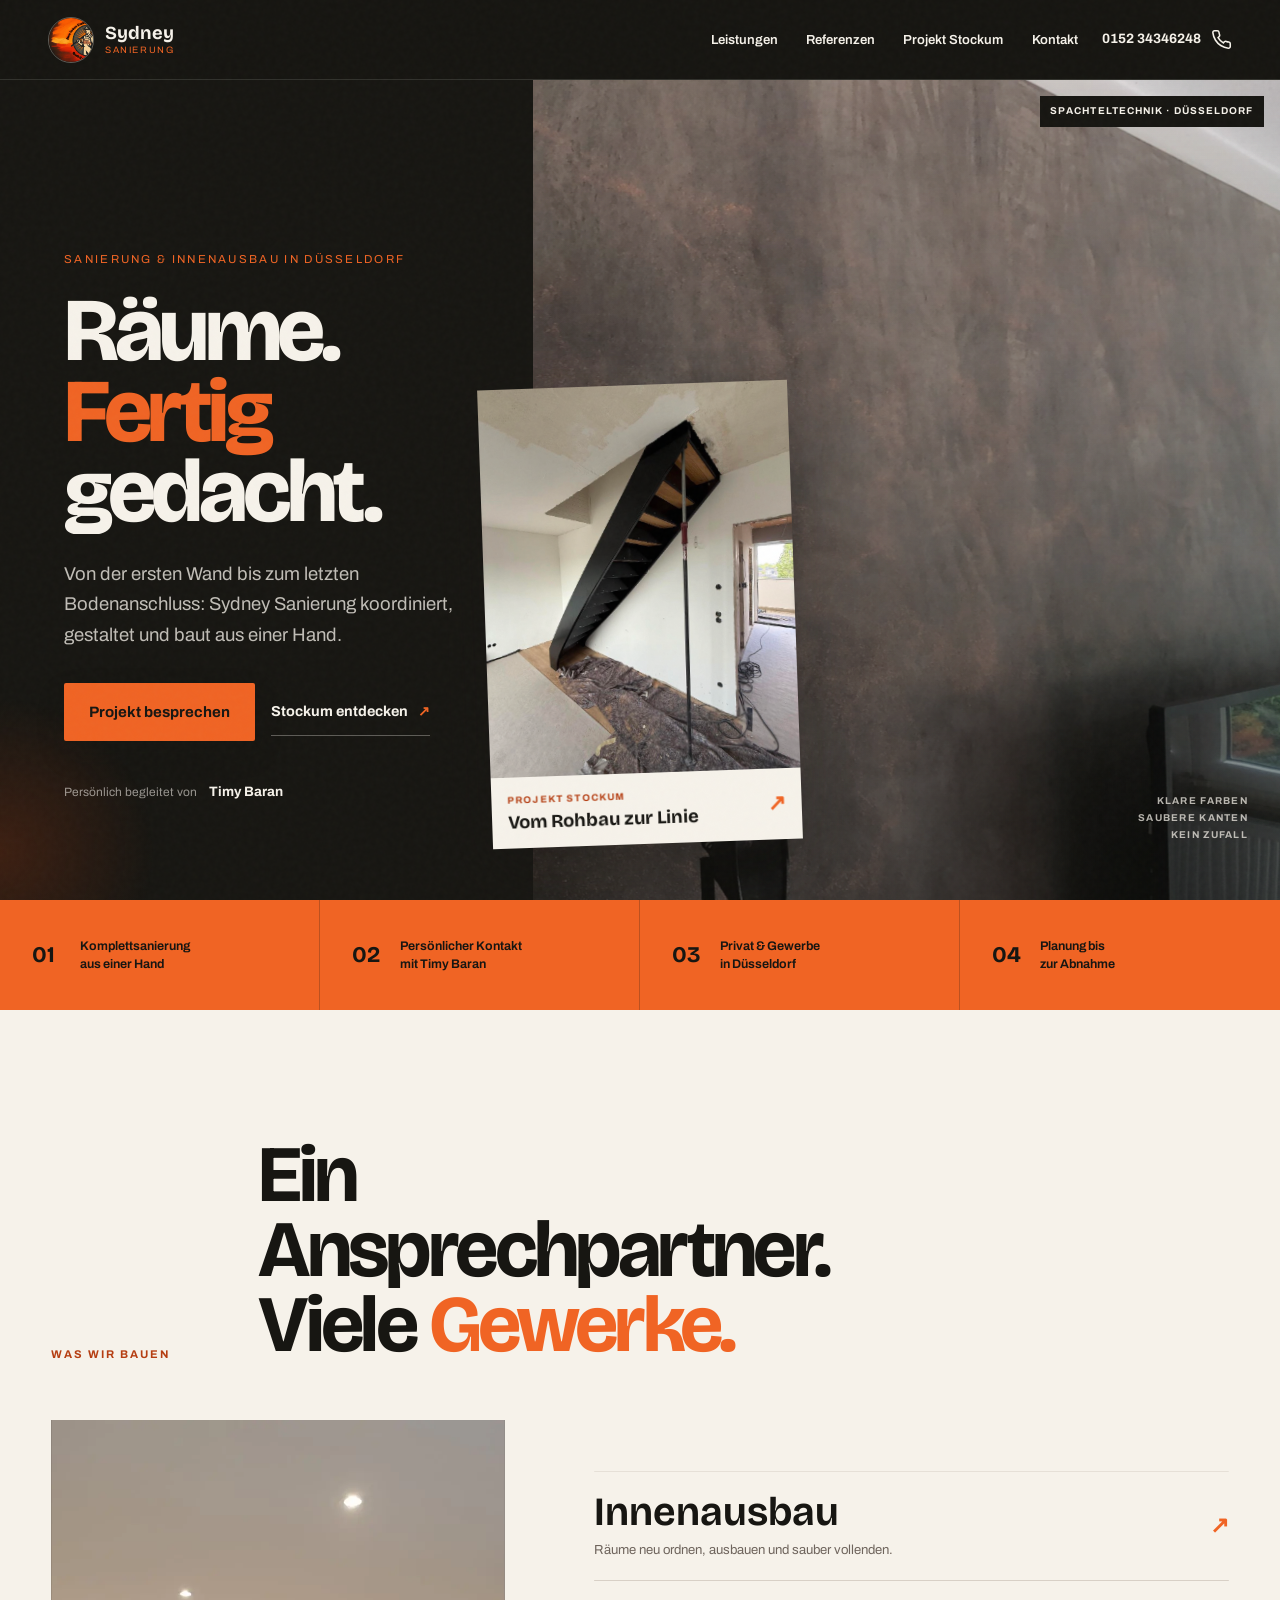
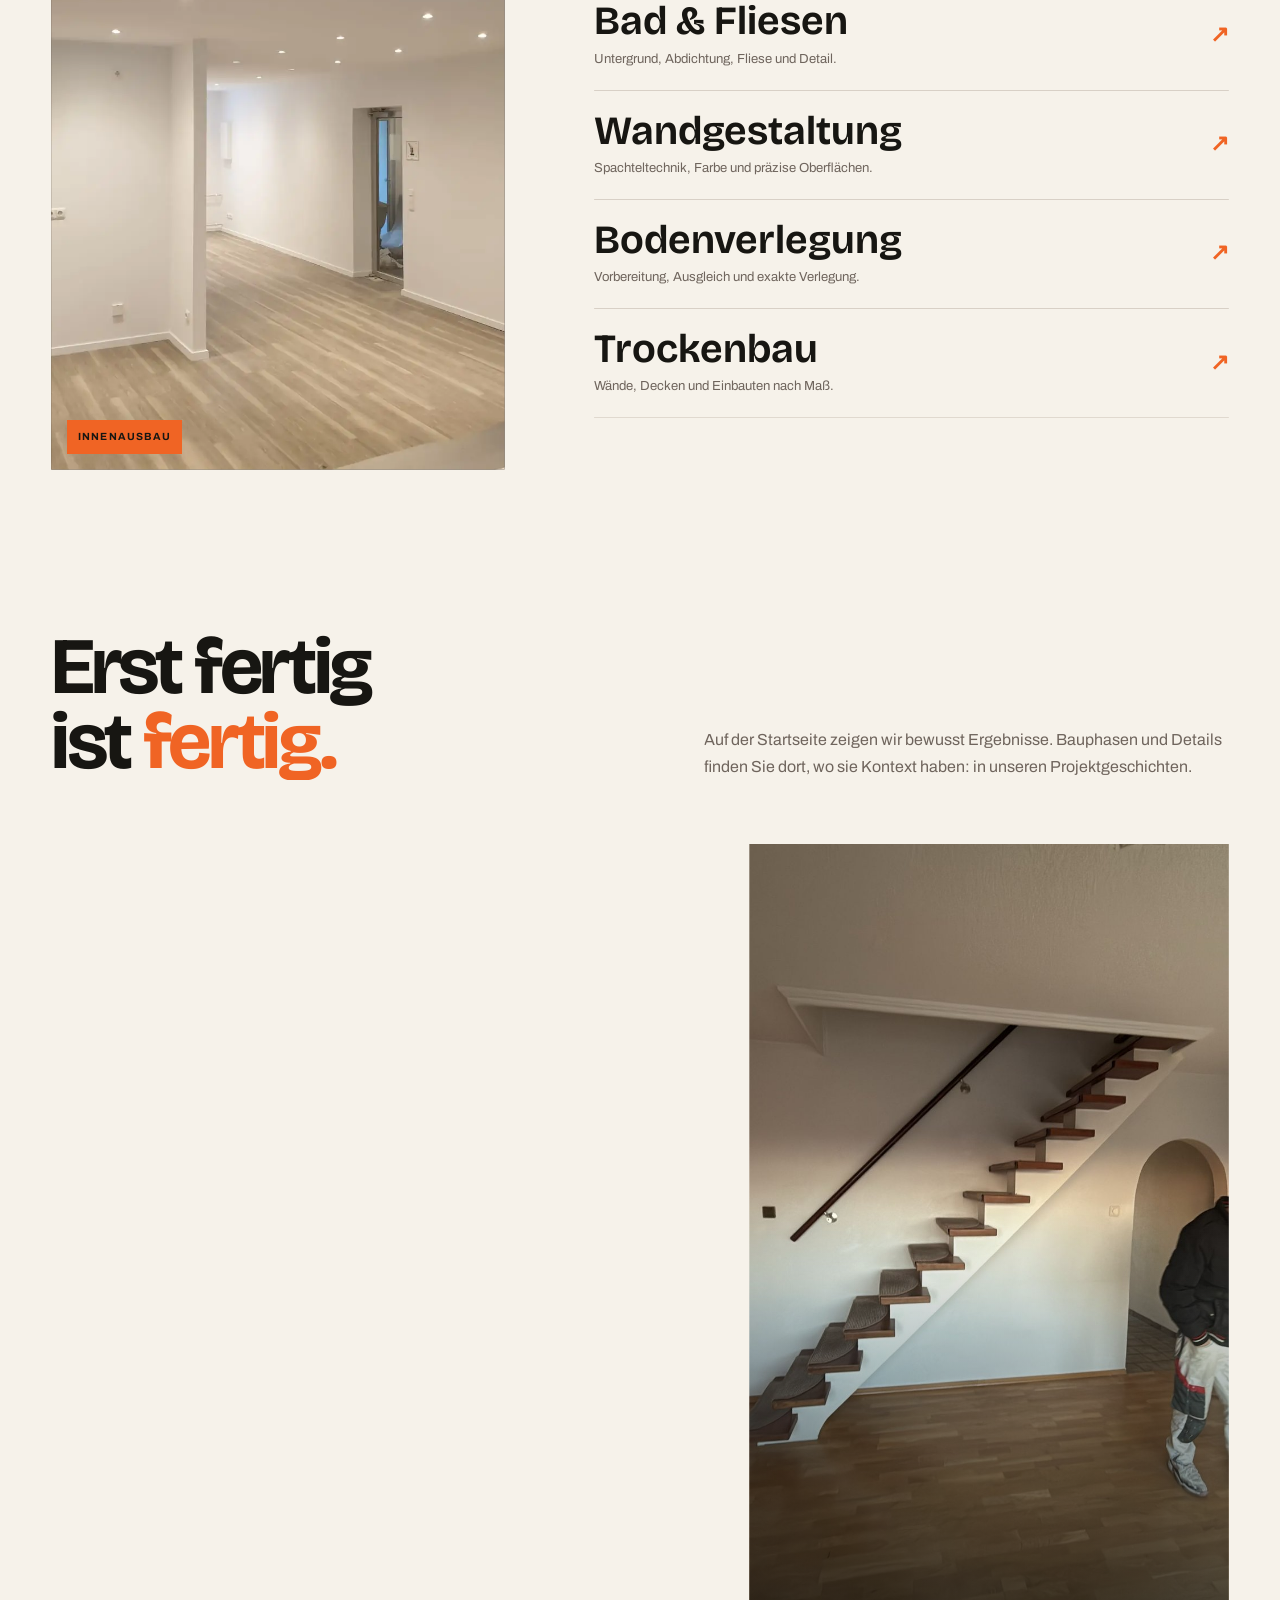
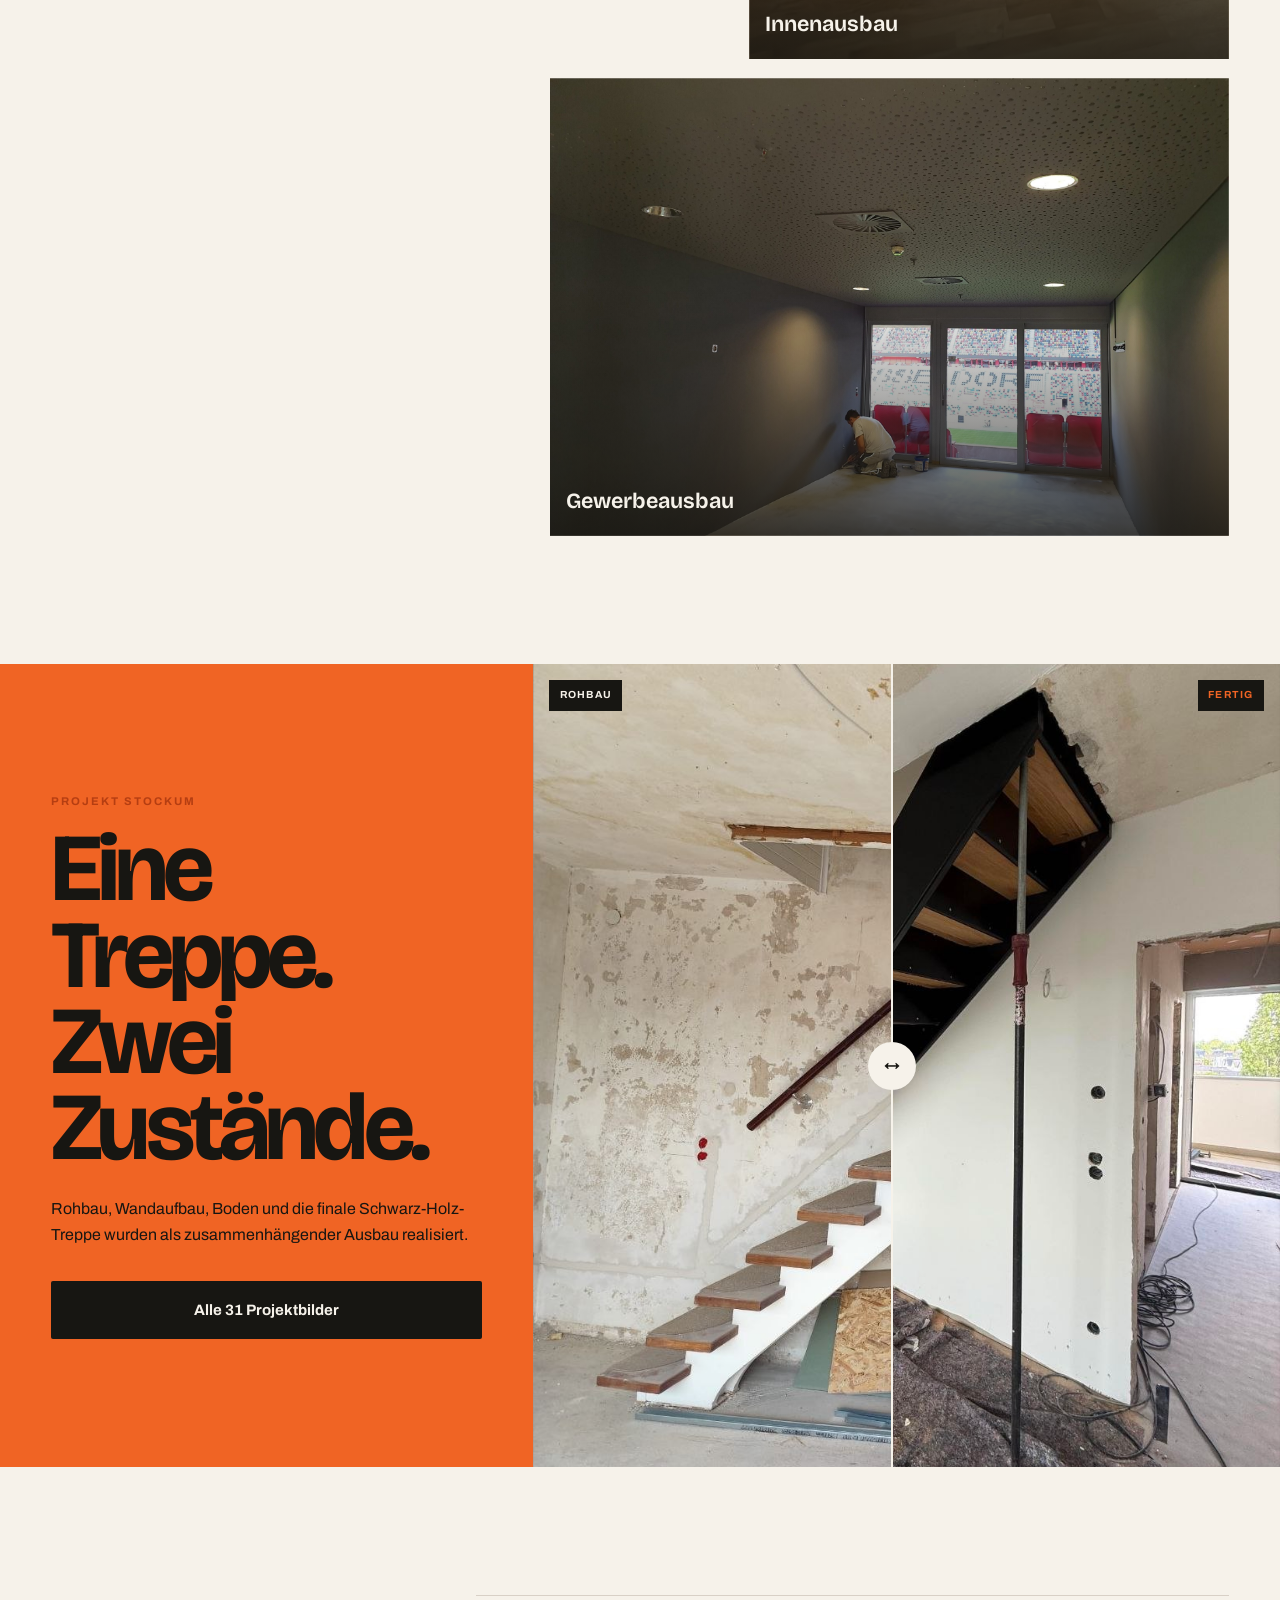
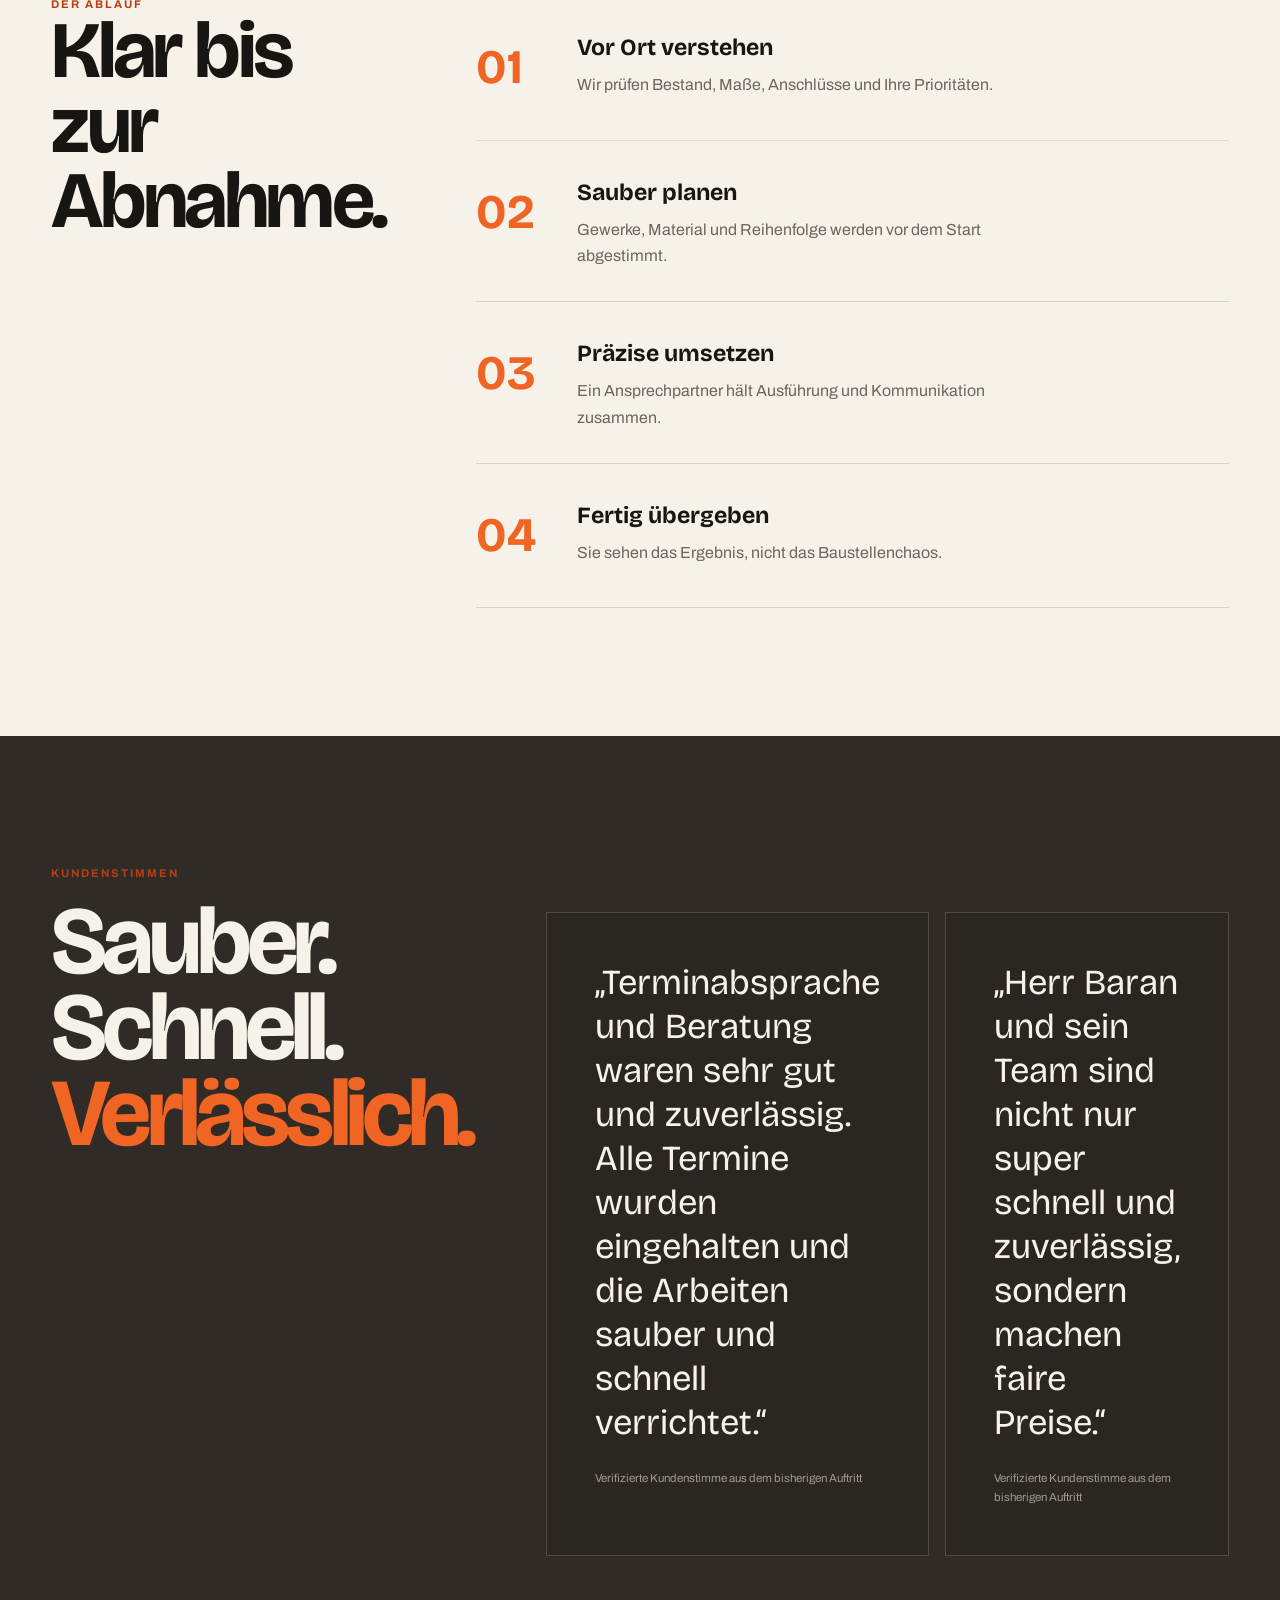
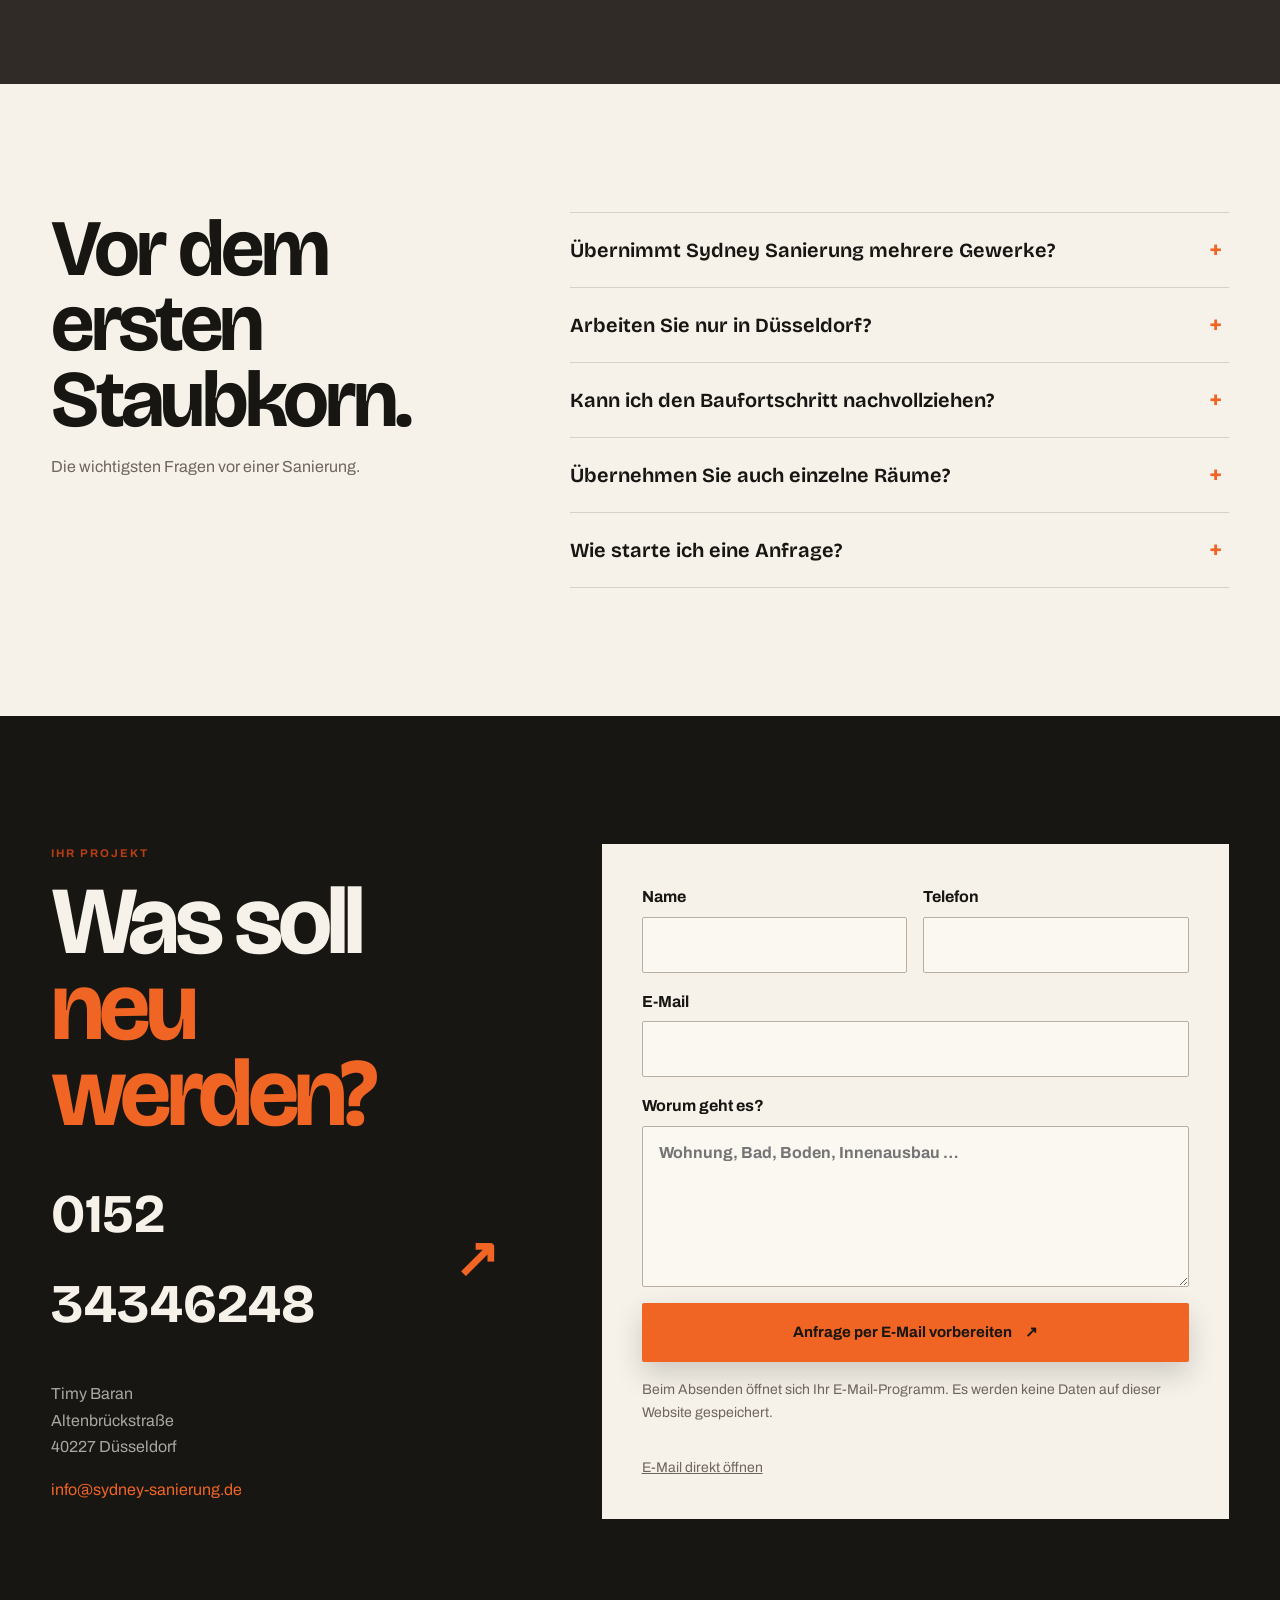
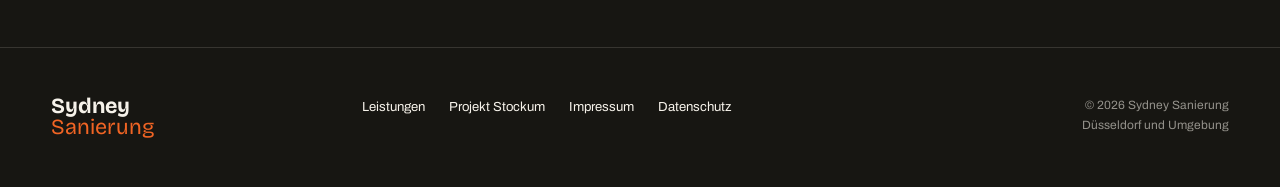
==== index.html @ a84e5d6b "Build Sydney Sanierung redesign with Stockum project gallery" ====
<!doctype html>
<html lang="de">
<head>
  <meta charset="utf-8">
  <meta name="viewport" content="width=device-width,initial-scale=1">
  <title>Sydney Sanierung | Sanierung & Innenausbau Düsseldorf</title>
  <meta name="description" content="Sydney Sanierung realisiert Innenausbau, Trockenbau, Böden, Badrenovierung und kreative Wandgestaltung in Düsseldorf. Persönlich begleitet von Timy Baran.">
  <meta name="robots" content="noindex,nofollow">
  <meta name="theme-color" content="#171612">
  <meta property="og:title" content="Sydney Sanierung | Räume fertig gedacht">
  <meta property="og:description" content="Sanierung und Raumgestaltung in Düsseldorf, sauber koordiniert und sichtbar gut ausgeführt.">
  <meta property="og:type" content="website">
  <meta property="og:url" content="https://sydney-sanierung-redesign-gpt5-6-codexapp.vercel.app/">
  <meta property="og:image" content="https://sydney-sanierung-redesign-gpt5-6-codexapp.vercel.app/assets/images/Spachteltechnik2.jpg">
  <link rel="canonical" href="https://sydney-sanierung-redesign-gpt5-6-codexapp.vercel.app/">
  <link rel="preconnect" href="https://fonts.googleapis.com">
  <link rel="preconnect" href="https://fonts.gstatic.com" crossorigin>
  <link href="https://fonts.googleapis.com/css2?family=Archivo:wght@400;500;600;700&family=Bricolage+Grotesque:opsz,wght@12..96,500;12..96,600;12..96,700;12..96,800&display=swap" rel="stylesheet">
  <link rel="stylesheet" href="assets/css/style.css">
  <link rel="icon" href="assets/images/Logo.png">
  <script type="application/ld+json">{"@context":"https://schema.org","@type":"GeneralContractor","name":"Sydney Sanierung","url":"https://sydney-sanierung-redesign-gpt5-6-codexapp.vercel.app/","telephone":"+4915234346248","email":"info@sydney-sanierung.de","address":{"@type":"PostalAddress","streetAddress":"Altenbrückstraße","postalCode":"40227","addressLocality":"Düsseldorf","addressCountry":"DE"},"areaServed":["Düsseldorf","Düsseldorf und Umgebung"],"founder":{"@type":"Person","name":"Timy Baran"}}</script>
</head>
<body>
  <a class="skip-link" href="#main">Direkt zum Inhalt</a>
  <header class="site-header" data-header>
    <a class="brand" href="#top" aria-label="Sydney Sanierung Startseite">
      <span class="brand-mark"><img src="assets/images/Logo.png" alt="" aria-hidden="true"></span>
      <span><strong>Sydney</strong><small>Sanierung</small></span>
    </a>
    <nav class="desktop-nav" aria-label="Hauptnavigation">
      <a href="#leistungen">Leistungen</a><a href="#referenzen">Referenzen</a><a href="projekte/projekt-stockum/">Projekt Stockum</a><a href="#kontakt">Kontakt</a>
    </nav>
    <a class="header-phone" href="tel:+4915234346248"><span>0152 34346248</span><svg viewBox="0 0 24 24" aria-hidden="true"><path d="M22 16.92v3a2 2 0 0 1-2.18 2 19.8 19.8 0 0 1-8.63-3.07 19.5 19.5 0 0 1-6-6 19.8 19.8 0 0 1-3.07-8.67A2 2 0 0 1 4.11 2h3a2 2 0 0 1 2 1.72c.13.96.37 1.9.7 2.81a2 2 0 0 1-.45 2.11L8.09 9.91a16 16 0 0 0 6 6l1.27-1.27a2 2 0 0 1 2.11-.45c.91.33 1.85.57 2.81.7A2 2 0 0 1 22 16.92z"/></svg></a>
    <button class="menu-toggle" type="button" aria-expanded="false" aria-controls="mobile-nav" aria-label="Menü öffnen"><span></span><span></span></button>
    <nav class="mobile-nav" id="mobile-nav" aria-label="Mobile Navigation" hidden>
      <a href="#leistungen">Leistungen</a><a href="#referenzen">Referenzen</a><a href="projekte/projekt-stockum/">Projekt Stockum</a><a href="#kontakt">Kontakt</a><a href="tel:+4915234346248">Jetzt anrufen</a>
    </nav>
  </header>

  <main id="main">
    <!-- Hero -->
    <section class="hero" id="top">
      <div class="hero-copy">
        <p class="hero-kicker">Sanierung & Innenausbau in Düsseldorf</p>
        <h1>Räume.<br><span>Fertig</span> gedacht.</h1>
        <p class="hero-lead">Von der ersten Wand bis zum letzten Bodenanschluss: Sydney Sanierung koordiniert, gestaltet und baut aus einer Hand.</p>
        <div class="hero-actions"><a class="button button-primary" href="#kontakt">Projekt besprechen</a><a class="text-link" href="projekte/projekt-stockum/">Stockum entdecken <span aria-hidden="true">↗</span></a></div>
        <div class="hero-contact"><span>Persönlich begleitet von</span><strong>Timy Baran</strong></div>
      </div>
      <div class="hero-visual" aria-label="Fertige Arbeiten von Sydney Sanierung">
        <figure class="hero-main-image"><img src="assets/images/Spachteltechnik2.jpg" alt="Fertige mineralische Spachtelwand mit warmer Tiefenwirkung" fetchpriority="high"><figcaption>Spachteltechnik · Düsseldorf</figcaption></figure>
        <a class="hero-project-card" href="projekte/projekt-stockum/" aria-label="Projekt Stockum ansehen">
          <img src="assets/images/stockum/projekt-stockum_30.jpg" alt="Fertige schwarz-hölzerne Treppe im Projekt Stockum">
          <span><small>Projekt Stockum</small><strong>Vom Rohbau zur Linie</strong><b aria-hidden="true">↗</b></span>
        </a>
        <p class="hero-stamp">Klare Farben<br>Saubere Kanten<br>Kein Zufall</p>
      </div>
    </section>

    <!-- Profile -->
    <section class="profile-strip" aria-label="Sydney Sanierung im Profil">
      <div><strong>01</strong><span>Komplettsanierung<br>aus einer Hand</span></div>
      <div><strong>02</strong><span>Persönlicher Kontakt<br>mit Timy Baran</span></div>
      <div><strong>03</strong><span>Privat & Gewerbe<br>in Düsseldorf</span></div>
      <div><strong>04</strong><span>Planung bis<br>zur Abnahme</span></div>
    </section>

    <!-- Services -->
    <section class="services section" id="leistungen">
      <div class="services-heading" data-reveal="left"><p>Was wir bauen</p><h2>Ein Ansprechpartner.<br>Viele <span>Gewerke.</span></h2></div>
      <div class="services-body">
        <figure class="service-stage" data-reveal="scale"><img data-service-image src="assets/images/Wohnung_fertig.webp" alt="Fertig sanierter offener Wohnraum"><figcaption data-service-caption>Innenausbau</figcaption></figure>
        <div class="service-list" data-reveal="right">
          <button type="button" data-service data-image="assets/images/Wohnung_fertig.webp" data-alt="Fertig sanierter offener Wohnraum"><span>Innenausbau</span><small>Räume neu ordnen, ausbauen und sauber vollenden.</small><b>↗</b></button>
          <button type="button" data-service data-image="assets/images/Fliesenlegen_fertig.jpg" data-alt="Großformatige Fliesen in einem Bad"><span>Bad & Fliesen</span><small>Untergrund, Abdichtung, Fliese und Detail.</small><b>↗</b></button>
          <button type="button" data-service data-image="assets/images/Spachteltechnik2.jpg" data-alt="Fertige Wand mit mineralischer Spachteltechnik"><span>Wandgestaltung</span><small>Spachteltechnik, Farbe und präzise Oberflächen.</small><b>↗</b></button>
          <button type="button" data-service data-image="assets/images/stockum/projekt-stockum_25.jpg" data-alt="Fertig verlegter Boden im Projekt Stockum"><span>Bodenverlegung</span><small>Vorbereitung, Ausgleich und exakte Verlegung.</small><b>↗</b></button>
          <button type="button" data-service data-image="assets/images/Schrankeinbauwand.jpg" data-alt="Maßgefertigte Trockenbau-Einbauwand"><span>Trockenbau</span><small>Wände, Decken und Einbauten nach Maß.</small><b>↗</b></button>
        </div>
      </div>
    </section>

    <!-- Finished references -->
    <section class="references section" id="referenzen">
      <div class="reference-intro"><h2 data-reveal="left">Erst fertig<br>ist <span>fertig.</span></h2><p data-reveal="right">Auf der Startseite zeigen wir bewusst Ergebnisse. Bauphasen und Details finden Sie dort, wo sie Kontext haben: in unseren Projektgeschichten.</p></div>
      <div class="reference-collage">
        <button class="reference ref-wide" type="button" data-lightbox="assets/images/Wohnung_fertig.webp" data-caption="Komplett modernisierte Wohnung" data-reveal="clip"><img src="assets/images/Wohnung_fertig.webp" alt="Heller, komplett modernisierter Wohnraum" loading="lazy"><span>Komplettmodernisierung</span></button>
        <button class="reference ref-tall" type="button" data-lightbox="assets/images/Treppe-Ansicht_von_rechts.jpg" data-caption="Treppenraum und Boden" data-reveal="scale"><img src="assets/images/Treppe-Ansicht_von_rechts.jpg" alt="Sanierter Treppenraum mit Holzboden" loading="lazy"><span>Innenausbau</span></button>
        <button class="reference ref-detail" type="button" data-lightbox="assets/images/Spachteltechnik_Schlafzimmer.webp" data-caption="Spachteltechnik im Schlafzimmer" data-reveal="clip"><img src="assets/images/Spachteltechnik_Schlafzimmer.webp" alt="Schlafzimmer mit ausdrucksstarker Spachtelwand" loading="lazy"><span>Wandgestaltung</span></button>
        <button class="reference ref-dark" type="button" data-lightbox="assets/images/Fortuna_fertigstellung.jpg" data-caption="Innenausbau in der Fortuna-Loge" data-reveal="scale"><img src="assets/images/Fortuna_fertigstellung.jpg" alt="Dunkel gestaltete Loge mit Akustikdecke bei Fortuna Düsseldorf" loading="lazy"><span>Gewerbeausbau</span></button>
      </div>
    </section>

    <!-- Stockum comparison -->
    <section class="stockum-feature">
      <div class="stockum-copy" data-reveal="left"><p>Projekt Stockum</p><h2>Eine Treppe.<br>Zwei Zustände.</h2><span>Rohbau, Wandaufbau, Boden und die finale Schwarz-Holz-Treppe wurden als zusammenhängender Ausbau realisiert.</span><a class="button button-dark" href="projekte/projekt-stockum/">Alle 31 Projektbilder</a></div>
      <div class="compare" data-compare data-reveal="scale" style="--split:48%">
        <img class="compare-after" src="assets/images/stockum/projekt-stockum_30.jpg" alt="Fertige Treppe im Projekt Stockum" loading="lazy">
        <div class="compare-before"><img src="assets/images/stockum/projekt-stockum_08.jpg" alt="Treppenbereich im Rohbau im Projekt Stockum" loading="lazy"></div>
        <span class="compare-label compare-label-before">Rohbau</span><span class="compare-label compare-label-after">Fertig</span>
        <span class="compare-line" aria-hidden="true"><b>↔</b></span>
        <input type="range" min="5" max="95" value="48" aria-label="Vorher-Nachher-Vergleich verschieben">
      </div>
    </section>

    <!-- Process -->
    <section class="process section" id="ablauf">
      <div class="process-heading" data-reveal="left"><p>Der Ablauf</p><h2>Klar bis<br>zur Abnahme.</h2></div>
      <ol class="process-list">
        <li data-reveal="right"><strong>01</strong><div><h3>Vor Ort verstehen</h3><p>Wir prüfen Bestand, Maße, Anschlüsse und Ihre Prioritäten.</p></div></li>
        <li data-reveal="right"><strong>02</strong><div><h3>Sauber planen</h3><p>Gewerke, Material und Reihenfolge werden vor dem Start abgestimmt.</p></div></li>
        <li data-reveal="right"><strong>03</strong><div><h3>Präzise umsetzen</h3><p>Ein Ansprechpartner hält Ausführung und Kommunikation zusammen.</p></div></li>
        <li data-reveal="right"><strong>04</strong><div><h3>Fertig übergeben</h3><p>Sie sehen das Ergebnis, nicht das Baustellenchaos.</p></div></li>
      </ol>
    </section>

    <!-- Reviews -->
    <section class="reviews">
      <div class="review-lead"><p>Kundenstimmen</p><h2>Sauber. Schnell.<br><span>Verlässlich.</span></h2></div>
      <div class="review-track">
        <blockquote><p>„Terminabsprache und Beratung waren sehr gut und zuverlässig. Alle Termine wurden eingehalten und die Arbeiten sauber und schnell verrichtet.“</p><footer>Verifizierte Kundenstimme aus dem bisherigen Auftritt</footer></blockquote>
        <blockquote><p>„Herr Baran und sein Team sind nicht nur super schnell und zuverlässig, sondern machen faire Preise.“</p><footer>Verifizierte Kundenstimme aus dem bisherigen Auftritt</footer></blockquote>
      </div>
    </section>

    <!-- FAQ -->
    <section class="faq section">
      <div class="faq-heading" data-reveal="left"><h2>Vor dem ersten<br>Staubkorn.</h2><p>Die wichtigsten Fragen vor einer Sanierung.</p></div>
      <div class="faq-list" data-reveal="right">
        <details><summary>Übernimmt Sydney Sanierung mehrere Gewerke?</summary><p>Ja. Innenausbau, Trockenbau, Böden, Fliesen, Putz und Wandgestaltung können als zusammenhängendes Projekt koordiniert werden.</p></details>
        <details><summary>Arbeiten Sie nur in Düsseldorf?</summary><p>Der Schwerpunkt liegt in Düsseldorf und Umgebung. Ob Ihr Projekt im Einsatzgebiet liegt, klären wir direkt am Telefon.</p></details>
        <details><summary>Kann ich den Baufortschritt nachvollziehen?</summary><p>Ja. Klare Absprachen und ein persönlicher Ansprechpartner sorgen dafür, dass Sie den nächsten Schritt kennen.</p></details>
        <details><summary>Übernehmen Sie auch einzelne Räume?</summary><p>Ja. Vom Bad bis zur kompletten Wohnung wird der Umfang passend zum Bestand und Ziel geplant.</p></details>
        <details><summary>Wie starte ich eine Anfrage?</summary><p>Am schnellsten telefonisch unter 0152 34346248 oder mit einer kurzen E-Mail inklusive Projektort und gewünschtem Umfang.</p></details>
      </div>
    </section>

    <!-- Contact -->
    <section class="contact" id="kontakt">
      <div class="contact-copy" data-reveal="left"><p>Ihr Projekt</p><h2>Was soll<br><span>neu werden?</span></h2><a class="contact-phone" href="tel:+4915234346248">0152 34346248 <b>↗</b></a><address>Timy Baran<br>Altenbrückstraße<br>40227 Düsseldorf</address><a href="mailto:info@sydney-sanierung.de">info@sydney-sanierung.de</a></div>
      <form class="contact-form" data-contact-form data-email="info@sydney-sanierung.de" data-reveal="right">
        <div class="field-row"><label>Name<input name="name" autocomplete="name" required></label><label>Telefon<input name="telefon" type="tel" autocomplete="tel"></label></div>
        <label>E-Mail<input name="email" type="email" autocomplete="email" required></label>
        <label>Worum geht es?<textarea name="projekt" rows="5" placeholder="Wohnung, Bad, Boden, Innenausbau …" required></textarea></label>
        <button class="button button-primary" type="submit">Anfrage per E-Mail vorbereiten <span>↗</span></button>
        <p class="form-note">Beim Absenden öffnet sich Ihr E-Mail-Programm. Es werden keine Daten auf dieser Website gespeichert.</p>
        <p class="form-status" data-form-status role="status" aria-live="polite"></p>
        <a class="form-fallback" data-form-fallback href="mailto:info@sydney-sanierung.de">E-Mail direkt öffnen</a>
      </form>
    </section>
  </main>

  <footer class="site-footer"><a class="footer-brand" href="#top"><strong>Sydney</strong><span>Sanierung</span></a><nav aria-label="Footer"><a href="#leistungen">Leistungen</a><a href="projekte/projekt-stockum/">Projekt Stockum</a><a href="impressum.html">Impressum</a><a href="datenschutz.html">Datenschutz</a></nav><p>© 2026 Sydney Sanierung<br>Düsseldorf und Umgebung</p></footer>
  <a class="floating-call" href="tel:+4915234346248" aria-label="Sydney Sanierung anrufen"><svg viewBox="0 0 24 24" aria-hidden="true"><path d="M22 16.92v3a2 2 0 0 1-2.18 2 19.8 19.8 0 0 1-8.63-3.07 19.5 19.5 0 0 1-6-6 19.8 19.8 0 0 1-3.07-8.67A2 2 0 0 1 4.11 2h3a2 2 0 0 1 2 1.72c.13.96.37 1.9.7 2.81a2 2 0 0 1-.45 2.11L8.09 9.91a16 16 0 0 0 6 6l1.27-1.27a2 2 0 0 1 2.11-.45c.91.33 1.85.57 2.81.7A2 2 0 0 1 22 16.92z"/></svg></a>

  <dialog class="lightbox" id="lightbox"><button class="lightbox-close" type="button" aria-label="Bildansicht schließen">×</button><img src="assets/images/Wohnung_fertig.webp" alt=""><p></p></dialog>
  <script src="assets/js/main.js" defer></script>
</body>
</html>
---- assets/css/style.css ----
:root{--ember:#f06424;--ember-hot:#ff8a4d;--ember-dark:#b53e12;--gold:#d6b26e;--ink:#171612;--charcoal:#302b26;--muted:#6f655d;--line:#d8d0c6;--stone:#eae4da;--paper:#f6f2ea;--white:#fbf8f2;--error:#a72f24;--success:#356c4b;--font-display:"Bricolage Grotesque",sans-serif;--font-body:"Archivo",sans-serif;--ease:cubic-bezier(.16,1,.3,1);--section:clamp(5.5rem,10vw,9.5rem);--pad:clamp(1.125rem,4vw,4rem);--max:1360px}
*{box-sizing:border-box}html{scroll-behavior:smooth;scroll-padding-top:80px}body{margin:0;background:var(--paper);color:var(--ink);font-family:var(--font-body);font-size:1rem;line-height:1.65;overflow-x:hidden}body::after{content:"";position:fixed;inset:0;z-index:999;pointer-events:none;opacity:.025;background-image:url("data:image/svg+xml,%3Csvg viewBox='0 0 180 180' xmlns='http://www.w3.org/2000/svg'%3E%3Cfilter id='n'%3E%3CfeTurbulence type='fractalNoise' baseFrequency='.9' numOctaves='3' stitchTiles='stitch'/%3E%3C/filter%3E%3Crect width='100%25' height='100%25' filter='url(%23n)'/%3E%3C/svg%3E")}
img{display:block;max-width:100%}a{color:inherit;text-decoration:none}button,input,textarea{font:inherit}button{color:inherit}h1,h2,h3,p,figure,blockquote{margin:0}h1,h2,h3{font-family:var(--font-display);text-wrap:balance}.section{max-width:var(--max);margin:auto;padding:var(--section) var(--pad)}.sr-only{position:absolute!important;width:1px!important;height:1px!important;padding:0!important;margin:-1px!important;overflow:hidden!important;clip:rect(0,0,0,0)!important;white-space:nowrap!important;border:0!important}.skip-link{position:fixed;z-index:1000;left:1rem;top:1rem;padding:.8rem 1rem;background:var(--ember);color:var(--ink);transform:translateY(-160%);transition:transform .2s}.skip-link:focus{transform:none}:focus-visible{outline:3px solid var(--ember-hot);outline-offset:4px}
.button{min-height:50px;display:inline-flex;align-items:center;justify-content:center;gap:.8rem;padding:1rem 1.5rem;border:1px solid transparent;border-radius:2px;font-size:.94rem;font-weight:700;cursor:pointer;transition:background-color .2s,transform .2s var(--ease),box-shadow .2s}.button:hover{transform:translateY(-2px)}.button-primary{background:var(--ember);color:var(--ink);box-shadow:0 12px 28px rgba(23,22,18,.18)}.button-primary:hover{background:var(--ember-hot);box-shadow:0 16px 36px rgba(23,22,18,.24)}.button-dark{background:var(--ink);color:var(--paper)}

/* Header */
.site-header{position:fixed;z-index:100;left:0;right:0;top:0;height:80px;padding:0 var(--pad);display:flex;align-items:center;gap:1.5rem;background:rgba(23,22,18,.92);color:var(--paper);border-bottom:1px solid rgba(246,242,234,.12);transition:background-color .25s,box-shadow .25s}.site-header.is-scrolled{background:rgba(23,22,18,.98);box-shadow:0 8px 28px rgba(23,22,18,.22)}.brand{display:flex;align-items:center;gap:.7rem;margin-right:auto}.brand-mark{width:46px;height:46px;border:1px solid rgba(246,242,234,.32);overflow:hidden;border-radius:50%}.brand-mark img{width:180%;height:100%;max-width:none;object-fit:cover;object-position:center}.brand>span:last-child{display:flex;flex-direction:column;line-height:1}.brand strong{font-family:var(--font-display);font-size:1.15rem}.brand small{text-transform:uppercase;letter-spacing:.17em;color:var(--ember);font-size:.58rem;margin-top:.25rem}.desktop-nav{display:none}.header-phone{min-height:46px;display:flex;align-items:center;gap:.65rem;font-size:.85rem;font-weight:700}.header-phone svg,.floating-call svg{width:21px;fill:none;stroke:currentColor;stroke-width:1.8}.header-phone span{display:none}.menu-toggle{width:48px;height:48px;border:0;background:transparent;display:grid;place-content:center;gap:7px;cursor:pointer}.menu-toggle span{display:block;width:24px;height:2px;background:var(--paper);transition:transform .25s var(--ease)}.menu-toggle[aria-expanded="true"] span:first-child{transform:translateY(4.5px) rotate(45deg)}.menu-toggle[aria-expanded="true"] span:last-child{transform:translateY(-4.5px) rotate(-45deg)}.mobile-nav{position:fixed;z-index:99;inset:80px 0 0;padding:clamp(2rem,10vw,6rem) var(--pad);background:var(--ink);display:flex;flex-direction:column;justify-content:center;gap:.8rem}.mobile-nav[hidden]{display:none}.mobile-nav a{min-height:54px;font-family:var(--font-display);font-size:clamp(2.3rem,10vw,4.5rem);font-weight:650;line-height:1}.mobile-nav a:last-child{font-family:var(--font-body);font-size:1rem;color:var(--ember);margin-top:1.5rem}

/* Hero */
.hero{min-height:100svh;background:var(--ink);color:var(--paper);display:grid;padding-top:80px;overflow:hidden}.hero-copy{position:relative;z-index:3;padding:clamp(4rem,10vw,7rem) var(--pad) 3.5rem;align-self:center}.hero-copy::before{content:"";position:absolute;z-index:-1;width:20rem;height:20rem;left:-10rem;bottom:-8rem;background:radial-gradient(circle,var(--ember-dark),transparent 68%);opacity:.24}.hero-kicker{font-size:.72rem;text-transform:uppercase;letter-spacing:.2em;color:var(--ember);margin-bottom:1.4rem;opacity:0;animation:slideIn .8s .1s var(--ease) forwards}.hero h1{font-size:clamp(3.5rem,15vw,5.8rem);line-height:.9;letter-spacing:-.05em;font-weight:750;margin-bottom:1.6rem;opacity:0;animation:textReveal .95s .2s var(--ease) forwards}.hero h1 span{color:var(--ember)}.hero-lead{max-width:590px;font-size:clamp(1rem,2vw,1.16rem);line-height:1.65;color:rgba(246,242,234,.76);margin-bottom:2rem;opacity:0;animation:slideIn .8s .4s var(--ease) forwards}.hero-actions{display:flex;flex-direction:column;align-items:flex-start;gap:1rem;opacity:0;animation:slideIn .8s .55s var(--ease) forwards}.text-link{min-height:48px;display:inline-flex;align-items:center;gap:.6rem;border-bottom:1px solid rgba(246,242,234,.32);font-weight:700;font-size:.9rem}.text-link span{color:var(--ember);transition:transform .2s}.text-link:hover span{transform:translate(.25rem,-.25rem)}.hero-contact{margin-top:2.5rem;display:flex;align-items:center;gap:.75rem;font-size:.75rem;color:rgba(246,242,234,.58)}.hero-contact strong{color:var(--paper);font-size:.85rem}.hero-visual{position:relative;min-height:600px;background:var(--charcoal);isolation:isolate}.hero-visual::before{content:"";position:absolute;z-index:1;inset:0;background:linear-gradient(180deg,rgba(23,22,18,.05),rgba(23,22,18,.56))}.hero-main-image{position:absolute;inset:0;margin:0;overflow:hidden}.hero-main-image img{width:100%;height:100%;object-fit:cover;object-position:center;animation:heroImage 1.5s var(--ease) both}.hero-main-image figcaption{position:absolute;z-index:3;right:1rem;top:1rem;padding:.45rem .65rem;background:var(--ink);font-size:.62rem;font-weight:700;letter-spacing:.11em;text-transform:uppercase}.hero-project-card{position:absolute;z-index:4;left:var(--pad);bottom:2.2rem;width:min(64%,270px);background:var(--paper);color:var(--ink);box-shadow:0 24px 60px rgba(23,22,18,.38);transform:rotate(-2deg);transition:transform .35s var(--ease)}.hero-project-card:hover{transform:rotate(0) translateY(-8px)}.hero-project-card img{width:100%;aspect-ratio:4/5;object-fit:cover}.hero-project-card>span{display:grid;grid-template-columns:1fr auto;padding:1rem}.hero-project-card small,.hero-project-card strong{grid-column:1}.hero-project-card small{font-size:.6rem;color:var(--ember-dark);font-weight:700;text-transform:uppercase;letter-spacing:.12em}.hero-project-card strong{font-family:var(--font-display);font-size:1.15rem;line-height:1.1;margin-top:.2rem}.hero-project-card b{grid-column:2;grid-row:1/3;color:var(--ember);font-size:1.4rem;align-self:center}.hero-stamp{position:absolute;z-index:3;right:1rem;bottom:2.2rem;text-align:right;text-transform:uppercase;font-size:.62rem;font-weight:700;line-height:1.7;letter-spacing:.13em;color:rgba(246,242,234,.72)}

/* Profile */
.profile-strip{display:grid;background:var(--ember);color:var(--ink)}.profile-strip>div{min-height:110px;padding:1.2rem var(--pad);display:grid;grid-template-columns:3rem 1fr;align-items:center;border-bottom:1px solid rgba(23,22,18,.24)}.profile-strip strong{font-family:var(--font-display);font-size:1.4rem}.profile-strip span{font-size:.78rem;font-weight:650;line-height:1.45}

/* Services */
.services-heading{display:grid;gap:1rem;margin-bottom:3.5rem}.services-heading>p,.process-heading>p,.stockum-copy>p,.review-lead>p,.contact-copy>p{font-size:.7rem;text-transform:uppercase;letter-spacing:.18em;font-weight:700;color:var(--ember-dark)}.services h2,.reference-intro h2,.process h2,.faq h2{font-size:clamp(2.6rem,8vw,5rem);line-height:.94;letter-spacing:-.045em}.services h2 span,.reference-intro h2 span,.review-lead h2 span{color:var(--ember)}.services-body{display:grid;gap:2rem}.service-stage{position:relative;min-height:420px;background:var(--charcoal);overflow:hidden}.service-stage img{width:100%;height:100%;position:absolute;inset:0;object-fit:cover;transition:opacity .25s,transform .7s var(--ease)}.service-stage.is-changing img{opacity:.3;transform:scale(1.04)}.service-stage figcaption{position:absolute;left:1rem;bottom:1rem;padding:.5rem .7rem;background:var(--ember);font-size:.65rem;font-weight:700;text-transform:uppercase;letter-spacing:.1em}.service-list{border-top:1px solid var(--line)}.service-list button{width:100%;min-height:96px;padding:1.25rem 0;border:0;border-bottom:1px solid var(--line);background:transparent;display:grid;grid-template-columns:1fr auto;gap:.4rem 1rem;text-align:left;cursor:pointer}.service-list button span{font-family:var(--font-display);font-size:clamp(1.65rem,4vw,2.5rem);font-weight:650;line-height:1}.service-list button small{grid-column:1;color:var(--muted);font-size:.82rem}.service-list button b{grid-column:2;grid-row:1/3;align-self:center;color:var(--ember);font-size:1.45rem;transition:transform .25s}.service-list button:hover b,.service-list button:focus-visible b{transform:translate(.3rem,-.3rem)}

/* References */
.references{padding-top:2rem}.reference-intro{display:grid;gap:1.5rem;align-items:end;margin-bottom:4rem}.reference-intro p{max-width:590px;color:var(--muted)}.reference-collage{display:grid;gap:1rem}.reference{position:relative;border:0;padding:0;background:var(--charcoal);cursor:zoom-in;overflow:hidden;min-height:300px}.reference::after{content:"";position:absolute;inset:0;background:linear-gradient(0deg,rgba(23,22,18,.8),transparent 55%)}.reference img{width:100%;height:100%;object-fit:cover;transition:transform .8s var(--ease),filter .4s}.reference:hover img{transform:scale(1.045);filter:saturate(1.1)}.reference span{position:absolute;z-index:2;left:1rem;bottom:1rem;color:var(--paper);font-family:var(--font-display);font-size:1.35rem;font-weight:650}

/* Compare */
.stockum-feature{background:var(--ember);color:var(--ink);display:grid}.stockum-copy{padding:var(--section) var(--pad)}.stockum-copy h2{font-size:clamp(3rem,10vw,6rem);line-height:.9;letter-spacing:-.05em;margin:1rem 0 1.5rem}.stockum-copy>span{display:block;max-width:550px;margin-bottom:2rem}.compare{--split:48%;position:relative;min-height:600px;overflow:hidden;background:var(--ink)}.compare img{position:absolute;inset:0;width:100%;height:100%;object-fit:cover}.compare-before{position:absolute;z-index:2;left:0;top:0;bottom:0;width:var(--split);overflow:hidden}.compare-before img{width:100vw;max-width:none;object-position:left center}.compare-line{position:absolute;z-index:4;left:var(--split);top:0;bottom:0;width:2px;background:var(--paper);transform:translateX(-1px);pointer-events:none}.compare-line b{position:absolute;top:50%;left:50%;width:48px;height:48px;border-radius:50%;display:grid;place-items:center;background:var(--paper);color:var(--ink);transform:translate(-50%,-50%)}.compare input{position:absolute;z-index:5;inset:0;width:100%;height:100%;opacity:0;cursor:ew-resize}.compare-label{position:absolute;z-index:4;top:1rem;padding:.45rem .65rem;background:var(--ink);color:var(--paper);font-size:.64rem;font-weight:700;text-transform:uppercase;letter-spacing:.12em}.compare-label-before{left:1rem}.compare-label-after{right:1rem;color:var(--ember)}

/* Process */
.process{display:grid;gap:3rem}.process-heading{align-self:start}.process-list{list-style:none;margin:0;padding:0;border-top:1px solid var(--line)}.process-list li{padding:1.5rem 0;border-bottom:1px solid var(--line);display:grid;grid-template-columns:56px 1fr;gap:1rem}.process-list strong{font-family:var(--font-display);font-size:2.2rem;color:var(--ember)}.process-list h3{font-size:1.45rem;margin-bottom:.35rem}.process-list p{color:var(--muted);max-width:52ch}

/* Reviews */
.reviews{background:var(--charcoal);color:var(--paper);padding:var(--section) var(--pad);display:grid;gap:3rem}.review-lead h2{font-size:clamp(3rem,10vw,6rem);line-height:.9;letter-spacing:-.05em;margin-top:1rem}.review-track{display:grid;gap:1rem}.review-track blockquote{padding:clamp(1.5rem,4vw,3rem);border:1px solid rgba(246,242,234,.18);background:rgba(23,22,18,.2)}.review-track blockquote p{font-family:var(--font-display);font-size:clamp(1.5rem,3vw,2.2rem);line-height:1.25}.review-track footer{margin-top:1.5rem;color:rgba(246,242,234,.56);font-size:.72rem}

/* FAQ */
.faq{display:grid;gap:3rem}.faq-heading p{color:var(--muted);margin-top:1rem}.faq-list{border-top:1px solid var(--line)}.faq-list details{border-bottom:1px solid var(--line)}.faq-list summary{list-style:none;min-height:74px;padding:1.25rem 3rem 1.25rem 0;display:flex;align-items:center;position:relative;font-family:var(--font-display);font-size:1.25rem;font-weight:650;cursor:pointer}.faq-list summary::-webkit-details-marker{display:none}.faq-list summary::after{content:"+";position:absolute;right:.4rem;color:var(--ember);font-size:1.6rem;transition:transform .25s}.faq-list details[open] summary::after{transform:rotate(45deg)}.faq-list details p{padding:0 3rem 1.5rem 0;color:var(--muted);max-width:65ch;animation:faqIn .35s var(--ease)}

/* Contact */
.contact{background:var(--ink);color:var(--paper);padding:var(--section) var(--pad);display:grid;gap:4rem}.contact h2{font-size:clamp(3.2rem,12vw,6rem);line-height:.9;letter-spacing:-.05em;margin:1rem 0 2rem}.contact h2 span{color:var(--ember)}.contact-phone{display:flex;align-items:center;gap:1rem;font-family:var(--font-display);font-size:clamp(1.7rem,6vw,3.4rem);font-weight:700;color:var(--paper);margin-bottom:2rem}.contact-phone b{color:var(--ember)}.contact address{font-style:normal;color:rgba(246,242,234,.66);margin-bottom:1rem}.contact-copy>a:last-child{color:var(--ember)}.contact-form{padding:clamp(1.25rem,4vw,2.5rem);background:var(--paper);color:var(--ink);display:grid;gap:1rem;box-shadow:0 24px 64px rgba(23,22,18,.34)}.field-row{display:grid;gap:1rem}.contact-form label{display:grid;gap:.4rem;font-size:.78rem;font-weight:700}.contact-form input,.contact-form textarea{width:100%;padding:.85rem 1rem;border:1px solid #b9aea3;border-radius:2px;background:var(--white);color:var(--ink);font-size:1rem}.contact-form input:focus,.contact-form textarea:focus{outline:3px solid rgba(240,100,36,.35);border-color:var(--ember)}.form-note,.form-status,.form-fallback{font-size:.72rem;color:var(--muted)}.form-status{color:var(--success);font-weight:700}.form-fallback{text-decoration:underline}

/* Footer & overlays */
.site-footer{padding:3rem var(--pad) 6rem;background:var(--ink);color:var(--paper);border-top:1px solid rgba(246,242,234,.14);display:grid;gap:2rem}.footer-brand{display:flex;flex-direction:column;font-family:var(--font-display);font-size:1.35rem;line-height:1}.footer-brand span{color:var(--ember)}.site-footer nav{display:flex;flex-wrap:wrap;gap:1rem 1.5rem;font-size:.82rem}.site-footer nav a:hover{color:var(--ember)}.site-footer p{font-size:.75rem;color:rgba(246,242,234,.56)}.floating-call{position:fixed;z-index:90;right:1rem;bottom:1rem;width:60px;height:60px;border-radius:50%;display:grid;place-items:center;background:var(--ember);color:var(--ink);box-shadow:0 18px 42px rgba(23,22,18,.36)}.lightbox{width:min(94vw,1180px);height:min(88svh,900px);padding:0;border:0;background:var(--ink);color:var(--paper);overflow:hidden}.lightbox::backdrop{background:rgba(23,22,18,.86)}.lightbox img{width:100%;height:calc(100% - 56px);object-fit:contain}.lightbox p{height:56px;padding:1rem 4rem 1rem 1rem;font-size:.8rem}.lightbox-close{position:absolute;z-index:2;right:.6rem;top:.6rem;width:48px;height:48px;border:1px solid rgba(246,242,234,.4);border-radius:50%;background:var(--ink);color:var(--paper);font-size:1.7rem;cursor:pointer}

/* Project Stockum */
.project-hero{min-height:100svh;padding-top:80px;background:var(--ink);color:var(--paper);display:grid}.project-hero-copy{padding:clamp(4rem,10vw,8rem) var(--pad);align-self:center}.project-back{display:inline-flex;min-height:44px;align-items:center;color:rgba(246,242,234,.66);font-size:.8rem;margin-bottom:2.5rem}.project-hero-copy>p,.project-story>div:first-child>p,.phase-heading>p,.gallery-heading>div>p,.project-compare-copy>p,.project-cta>p{font-size:.7rem;text-transform:uppercase;letter-spacing:.18em;font-weight:700;color:var(--ember)}.project-hero h1{font-size:clamp(3.5rem,13vw,6rem);line-height:.9;letter-spacing:-.05em;margin:1rem 0 2rem}.project-hero h1 span{color:var(--ember)}.project-facts{display:flex;flex-wrap:wrap;gap:.5rem}.project-facts span{padding:.5rem .7rem;border:1px solid rgba(246,242,234,.24);font-size:.68rem;font-weight:700}.project-hero figure{position:relative;min-height:600px}.project-hero figure::after{content:"";position:absolute;inset:0;background:linear-gradient(180deg,transparent 60%,rgba(23,22,18,.68))}.project-hero figure img{width:100%;height:100%;object-fit:cover}.project-hero figcaption{position:absolute;z-index:2;left:1rem;bottom:1rem;padding:.45rem .65rem;background:var(--ember);color:var(--ink);font-size:.62rem;font-weight:700;text-transform:uppercase;letter-spacing:.12em}.project-story{display:grid;gap:2rem}.project-story h2,.phase-heading h2,.gallery-heading h2,.project-compare-copy h2{font-size:clamp(2.8rem,8vw,5rem);line-height:.94;letter-spacing:-.045em;margin-top:1rem}.project-story>div:last-child{display:grid;gap:1.2rem;color:var(--muted);max-width:700px}.project-compare-section{display:grid;background:var(--stone)}.project-compare-section .compare{min-height:620px}.project-compare-copy{padding:var(--section) var(--pad);display:flex;flex-direction:column;justify-content:center}.project-compare-copy>span{display:block;max-width:580px;color:var(--muted);margin-top:1.5rem}.phase-heading{margin-bottom:3.5rem}.phase-grid{display:grid;gap:1rem}.phase-grid figure{position:relative;background:var(--charcoal);overflow:hidden}.phase-grid img{width:100%;aspect-ratio:4/5;object-fit:cover}.phase-grid figcaption{padding:1rem;background:var(--ink);color:var(--paper);font-size:.78rem}.phase-grid figcaption strong{color:var(--ember);margin-right:.5rem}.gallery-section{padding:var(--section) var(--pad);background:var(--charcoal);color:var(--paper)}.gallery-heading{max-width:var(--max);margin:0 auto 3.5rem;display:grid;gap:2rem}.gallery-filters{display:flex;flex-wrap:wrap;gap:.5rem;align-content:end}.gallery-filters button{min-height:44px;padding:.65rem .9rem;border:1px solid rgba(246,242,234,.25);background:transparent;color:var(--paper);font-size:.75rem;font-weight:700;cursor:pointer}.gallery-filters button[aria-pressed="true"]{background:var(--ember);border-color:var(--ember);color:var(--ink)}.gallery-grid{max-width:var(--max);margin:auto;display:grid;grid-template-columns:1fr;gap:.8rem}.gallery-grid button{position:relative;padding:0;border:0;background:var(--ink);overflow:hidden;cursor:zoom-in;min-height:280px}.gallery-grid button[hidden]{display:none}.gallery-grid button::after{content:"";position:absolute;inset:0;background:linear-gradient(0deg,rgba(23,22,18,.82),transparent 48%)}.gallery-grid img{width:100%;height:100%;object-fit:cover;transition:transform .7s var(--ease),filter .3s}.gallery-grid button:hover img{transform:scale(1.045);filter:saturate(1.12)}.gallery-grid span{position:absolute;z-index:2;left:.8rem;bottom:.7rem;font-size:.68rem;font-weight:700;text-transform:uppercase;letter-spacing:.08em}.project-cta{padding:var(--section) var(--pad);background:var(--ember);color:var(--ink);display:flex;flex-direction:column;align-items:flex-start;gap:1.5rem}.project-cta>p{color:var(--ink)}.project-cta h2{font-size:clamp(3rem,10vw,6rem);line-height:.9;letter-spacing:-.05em}.project-cta h2 span{color:var(--paper)}.project-cta>a:last-child{font-family:var(--font-display);font-size:clamp(1.5rem,4vw,2.6rem);font-weight:700}

/* Reveals */
[data-reveal]{opacity:0;transition:opacity .85s var(--ease),transform .85s var(--ease),clip-path 1s var(--ease)}[data-reveal="left"]{transform:translateX(-42px)}[data-reveal="right"]{transform:translateX(42px)}[data-reveal="scale"]{transform:scale(.92)}[data-reveal="clip"]{clip-path:inset(0 0 100% 0)}[data-reveal].is-visible{opacity:1;transform:none;clip-path:inset(0)}
@keyframes slideIn{from{opacity:0;transform:translateY(28px)}to{opacity:1;transform:none}}@keyframes textReveal{from{opacity:0;clip-path:inset(0 0 100% 0);transform:translateY(25px)}to{opacity:1;clip-path:inset(0);transform:none}}@keyframes heroImage{from{transform:scale(1.12);filter:saturate(.7)}to{transform:scale(1.02);filter:saturate(1)}}@keyframes faqIn{from{opacity:0;transform:translateY(-8px)}to{opacity:1;transform:none}}

/* Tablet */
@media (min-width:640px){.profile-strip{grid-template-columns:1fr 1fr}.profile-strip>div:nth-child(odd){border-right:1px solid rgba(23,22,18,.24)}.hero-actions{flex-direction:row;align-items:center}.field-row{grid-template-columns:1fr 1fr}.reference-collage{grid-template-columns:repeat(2,1fr);grid-auto-rows:260px}.ref-wide{grid-column:1/3}.ref-tall{grid-row:span 2}.reference{min-height:0}.site-footer{grid-template-columns:1fr 2fr}.site-footer p{grid-column:2}.phase-grid{grid-template-columns:1fr 1fr}.gallery-grid{grid-template-columns:1fr 1fr}}
@media (min-width:768px){.header-phone span{display:inline}.profile-strip{grid-template-columns:repeat(4,1fr)}.profile-strip>div{border-right:1px solid rgba(23,22,18,.24);border-bottom:0;padding-inline:1.4rem}.profile-strip>div:last-child{border-right:0}.services-heading{grid-template-columns:1fr 2fr;align-items:end}.services-heading h2{grid-column:2}.reference-intro{grid-template-columns:1.2fr 1fr}.reference-intro p{justify-self:end}.process-list li{grid-template-columns:85px 1fr;padding:2rem 0}.process-list strong{font-size:3rem}.review-track{grid-template-columns:1fr 1fr}.contact-form{padding:2.5rem}.site-footer{grid-template-columns:1fr 2fr 1fr;align-items:start}.site-footer p{grid-column:3;text-align:right}.project-story{grid-template-columns:5fr 7fr}.project-story>div:last-child{padding-top:3rem}.gallery-heading{grid-template-columns:1fr 1fr}.gallery-filters{justify-content:flex-end}}
@media (min-width:900px){.desktop-nav{display:flex;align-items:center;gap:clamp(1rem,2.2vw,2.5rem);font-size:.82rem;font-weight:600}.desktop-nav a{position:relative}.desktop-nav a::after{content:"";position:absolute;left:0;right:100%;bottom:-.55rem;height:2px;background:var(--ember);transition:right .25s}.desktop-nav a:hover::after{right:0}.menu-toggle{display:none}.mobile-nav{display:none!important}.floating-call{display:none}.services-body{grid-template-columns:minmax(320px,5fr) minmax(420px,7fr);gap:clamp(3rem,7vw,7rem);align-items:center}.service-stage{min-height:650px}.process{grid-template-columns:4fr 8fr}.process-heading{position:sticky;top:120px}.faq{grid-template-columns:5fr 7fr}.contact{grid-template-columns:5fr 7fr;gap:clamp(4rem,8vw,9rem)}.site-footer{padding-bottom:3rem}}
@media (min-width:1024px){.hero{grid-template-columns:minmax(0,5fr) minmax(0,7fr)}.hero-copy{padding:clamp(8rem,12vw,11rem) clamp(2rem,5vw,6rem) 5rem}.hero h1{font-size:clamp(4.5rem,7vw,6rem)}.hero-visual{min-height:calc(100svh - 80px)}.hero-project-card{left:-3.5rem;bottom:3.5rem;width:min(38%,300px)}.hero-stamp{right:2rem;bottom:3.5rem}.stockum-feature{grid-template-columns:5fr 7fr}.stockum-copy{display:flex;flex-direction:column;justify-content:center}.compare{min-height:780px}.compare-before img{width:58.333vw}.reference-collage{grid-template-columns:repeat(12,1fr);grid-auto-rows:100px;gap:1.2rem}.ref-wide{grid-column:1/8;grid-row:1/6}.ref-tall{grid-column:8/13;grid-row:1/8}.ref-detail{grid-column:1/6;grid-row:6/10}.ref-dark{grid-column:6/13;grid-row:8/12}.reviews{grid-template-columns:5fr 7fr}.review-track{padding-top:3rem}.project-hero{grid-template-columns:5fr 7fr}.project-hero figure{min-height:calc(100svh - 80px)}.project-compare-section{grid-template-columns:7fr 5fr}.project-compare-section .compare{min-height:780px}.project-compare-section .compare-before img{width:58.333vw}.phase-grid{grid-template-columns:repeat(4,1fr)}.phase-grid figure:nth-child(even){transform:translateY(2.5rem)}.gallery-grid{grid-template-columns:repeat(3,1fr)}.gallery-grid button:nth-child(7n+1){grid-row:span 2;min-height:570px}.project-cta{display:grid;grid-template-columns:1fr auto;align-items:end}.project-cta>p,.project-cta h2{grid-column:1}.project-cta .button,.project-cta>a:last-child{grid-column:2}.project-cta .button{grid-row:1/3}.project-cta>a:last-child{grid-row:3}}
@media (min-width:1440px){.gallery-grid{grid-template-columns:repeat(4,1fr)}}
@media (min-width:1280px){.hero-project-card{left:-5rem;width:310px}.services-heading{grid-template-columns:2fr 6fr 4fr}.services-heading>p{grid-column:1}.services-heading h2{grid-column:2}.profile-strip>div{padding-inline:2rem}.site-header{padding-inline:3rem}}
@media (min-width:1536px){:root{--pad:4rem}.hero-copy{padding-left:max(5vw,5rem)}}

/* Final responsive and legibility refinements */
.brand>span:last-child{display:none}
.header-phone{gap:.35rem}
.header-phone span{display:inline;font-size:.62rem}
.contact-form label{font-size:1rem}
.form-note,.form-status,.form-fallback{font-size:.875rem}
.gallery-filters button{font-size:.875rem}
.contact-form .button{width:100%}
@media (min-width:480px){.brand>span:last-child{display:flex}}
@media (min-width:768px){.header-phone{gap:.65rem}.header-phone span{font-size:.85rem}.contact-form .button{width:auto}}
@media (min-width:1024px){.hero-lead{max-width:36ch}.hero-project-card{left:-2.5rem}}
@media (min-width:1280px){.hero-project-card{left:-3rem}}
@media (min-width:1024px) and (max-height:800px){.hero-copy{padding-top:4rem;padding-bottom:2rem}.hero h1{font-size:clamp(4rem,6.2vw,5.2rem);margin-bottom:1.1rem}.hero-lead{margin-bottom:1.25rem}.hero-contact{display:none}.hero-project-card,.hero-stamp{bottom:1.5rem}}
@media (prefers-reduced-motion:reduce){html{scroll-behavior:auto}*,*::before,*::after{animation-duration:.01ms!important;animation-iteration-count:1!important;transition-duration:.01ms!important;scroll-behavior:auto!important}[data-reveal]{opacity:1!important;transform:none!important;clip-path:none!important}}
.legal-page{padding-top:clamp(9rem,15vw,12rem);max-width:900px}.legal-page>p:first-child{font-size:.7rem;color:var(--ember-dark);text-transform:uppercase;letter-spacing:.18em;font-weight:700}.legal-page h1{font-size:clamp(3.5rem,10vw,6rem);line-height:.9;margin:1rem 0 4rem}.legal-page h2{font-size:1.5rem;margin:2.5rem 0 .75rem}.legal-page p{max-width:70ch}.legal-page .button{margin-top:3rem}.not-found{min-height:100svh;padding:var(--pad);background:var(--ink);color:var(--paper);display:grid;place-content:center;justify-items:start;gap:1.5rem}.not-found>p{color:var(--ember);font-weight:700}.not-found h1{font-size:clamp(3rem,12vw,6rem);line-height:.9}
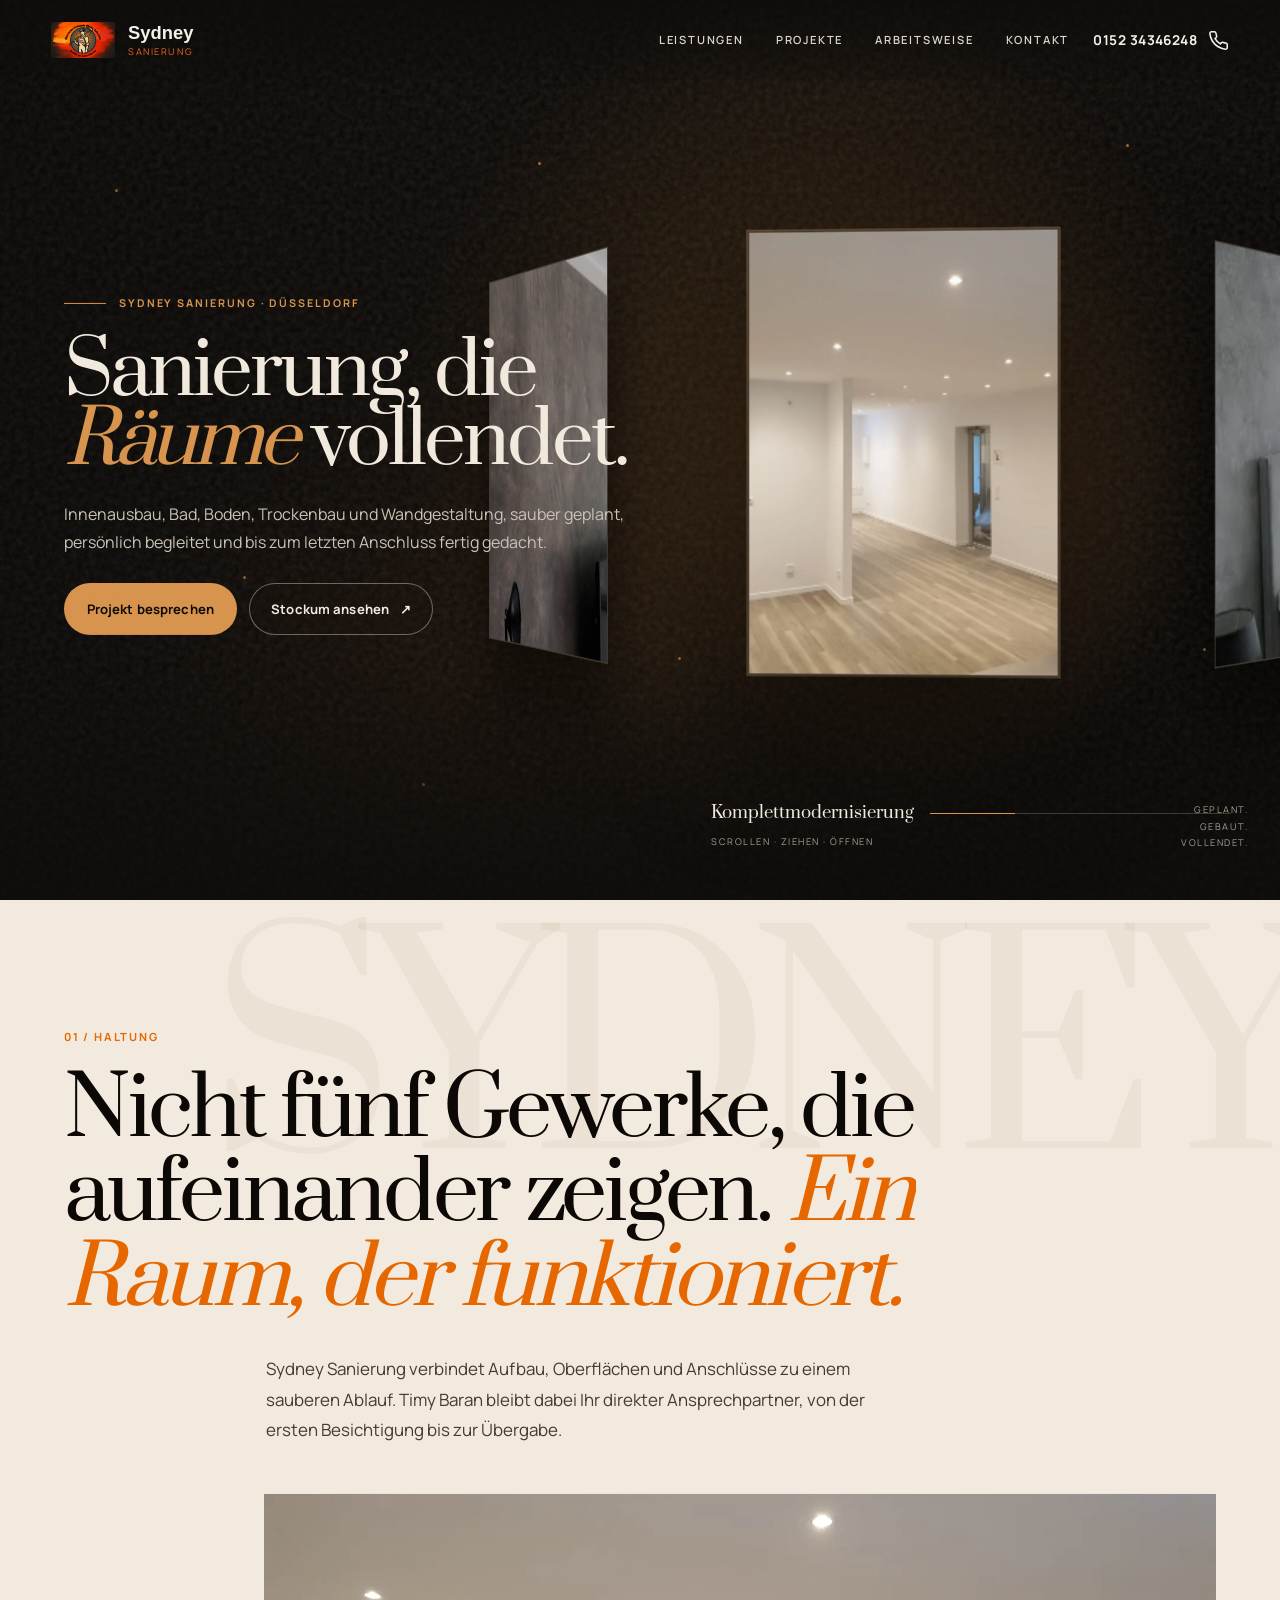
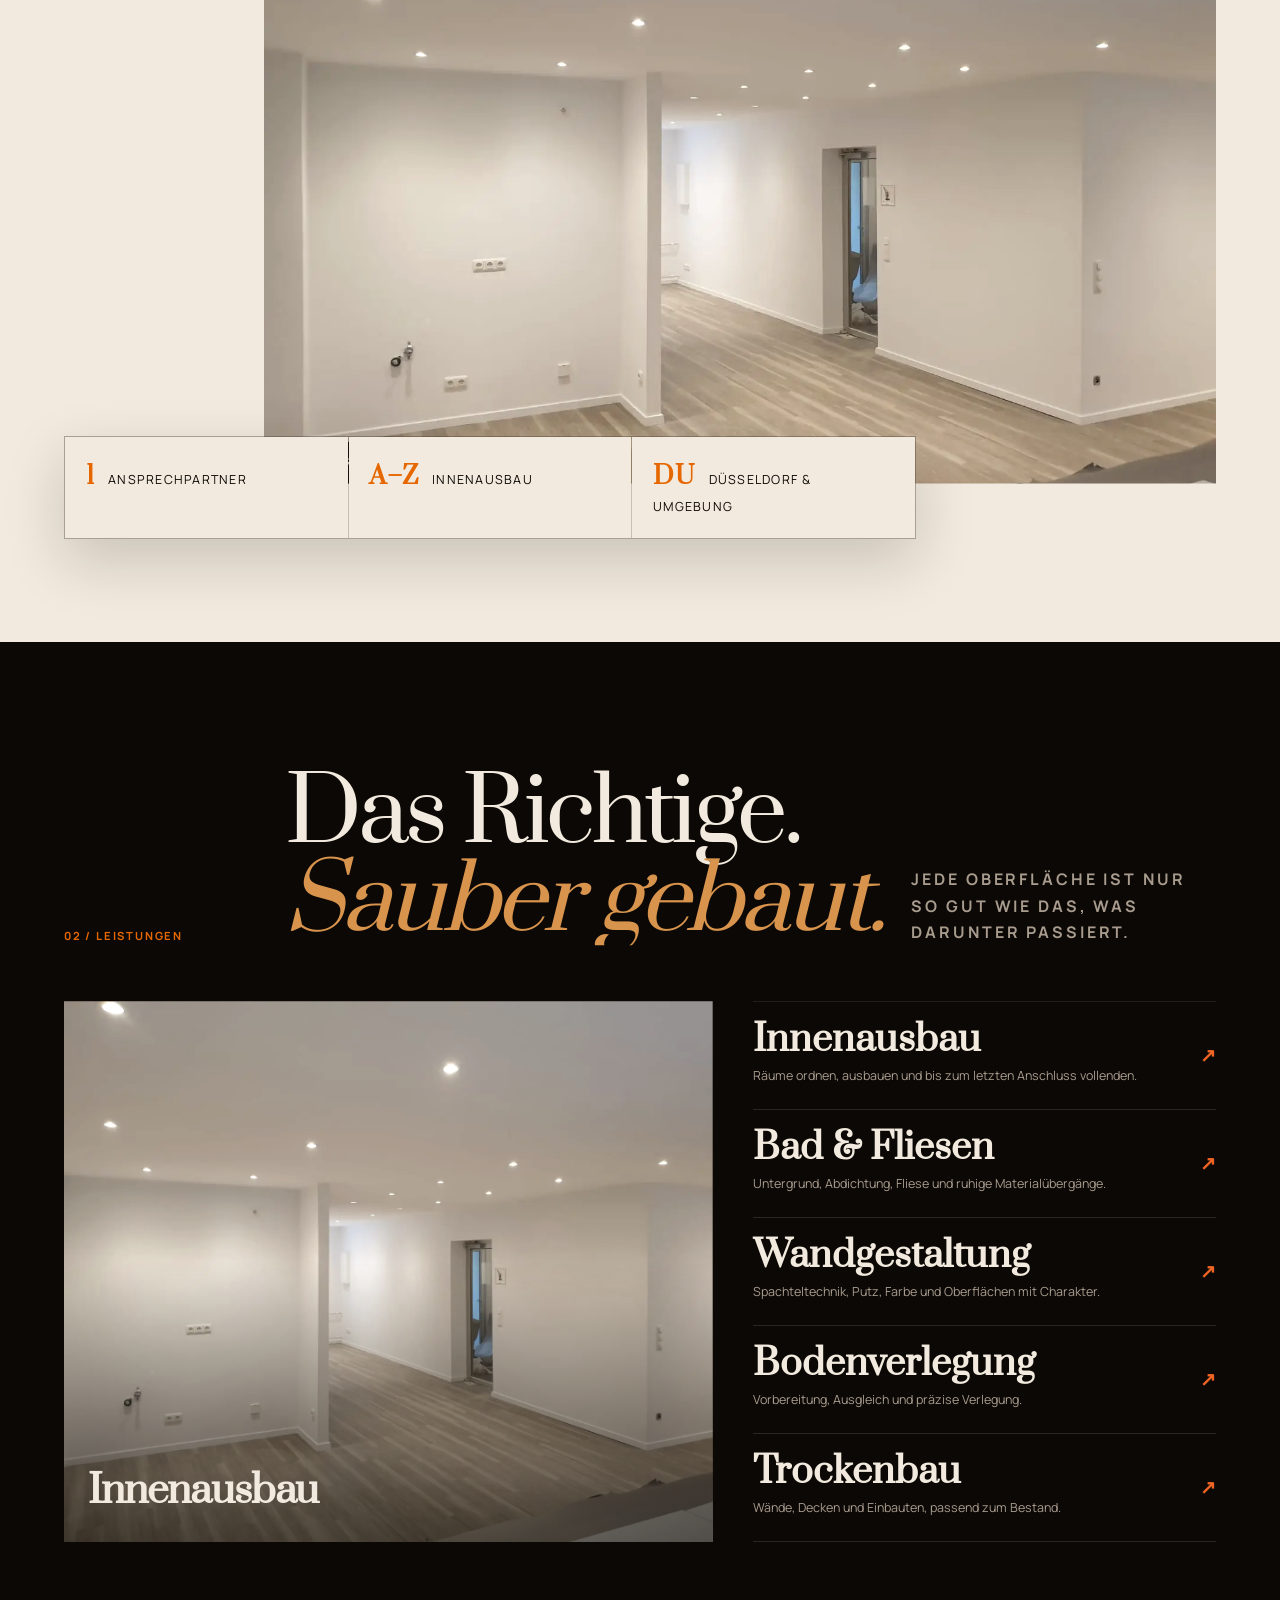
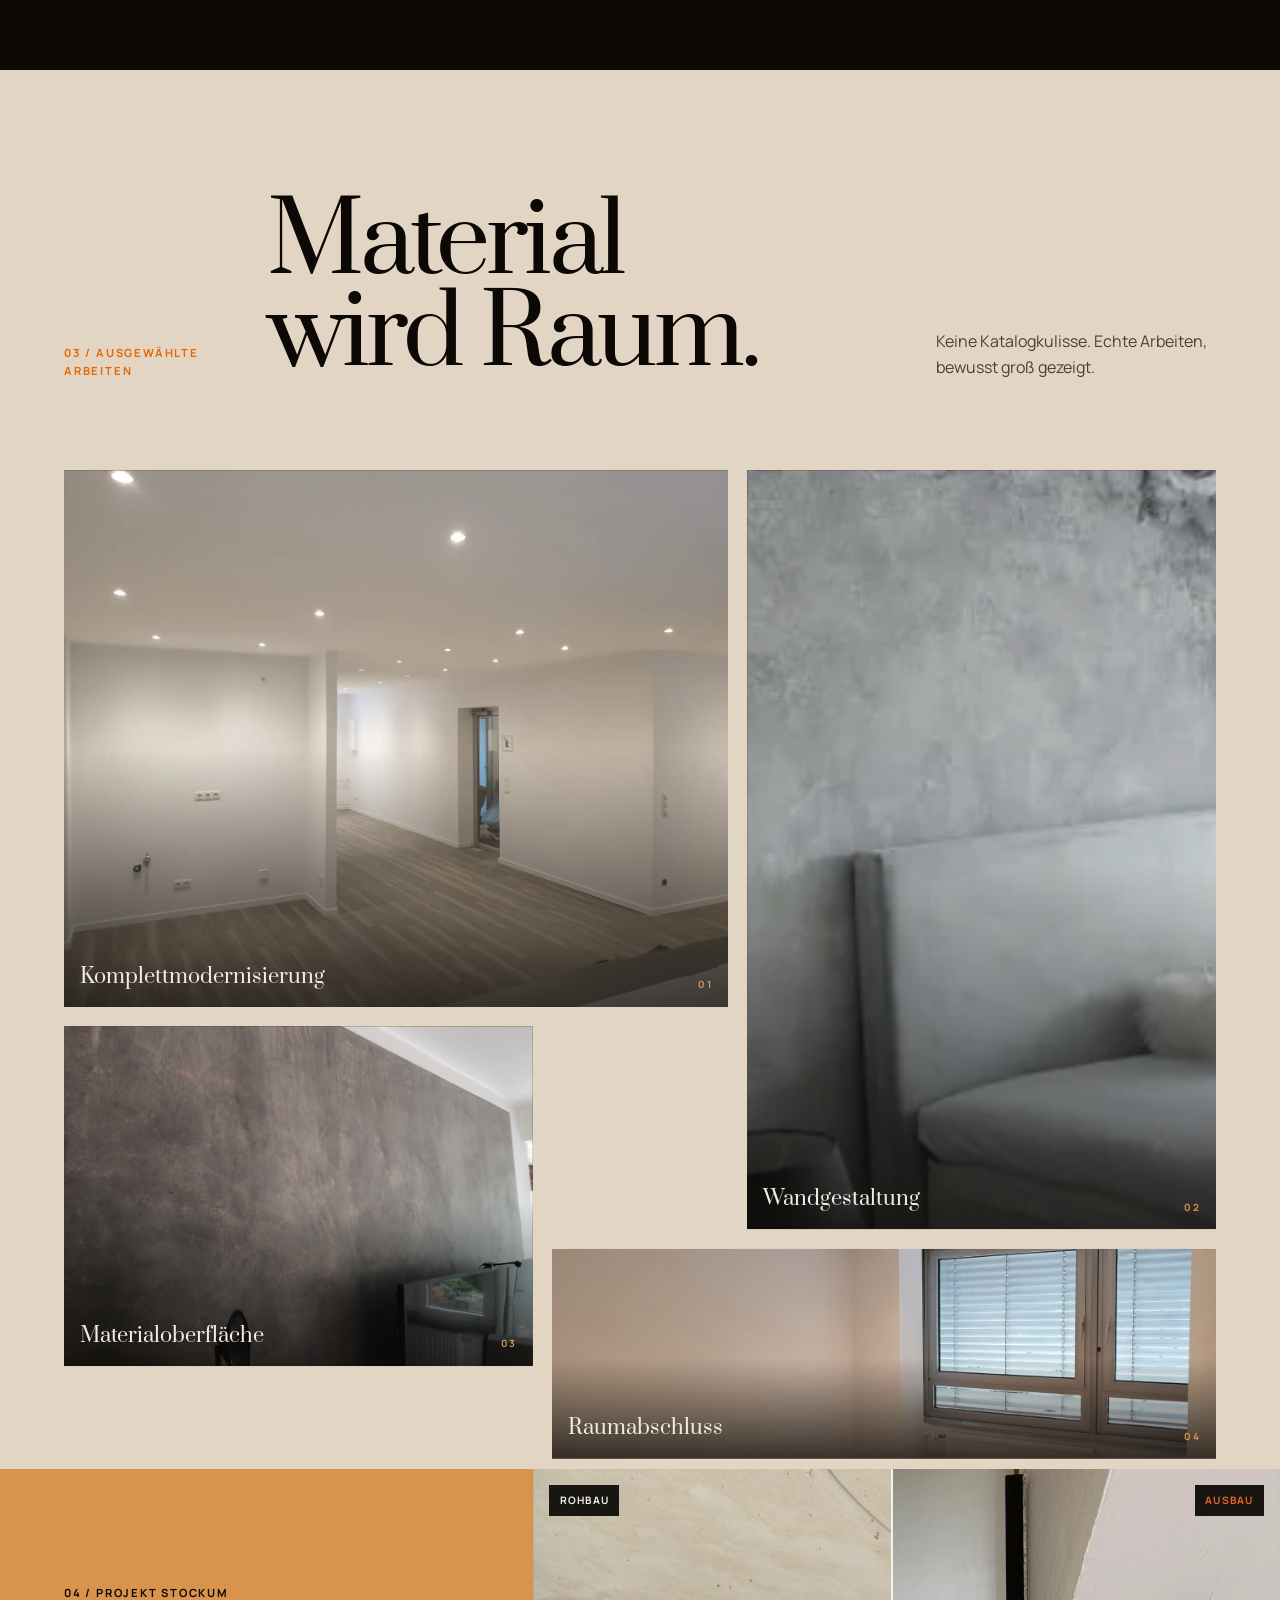
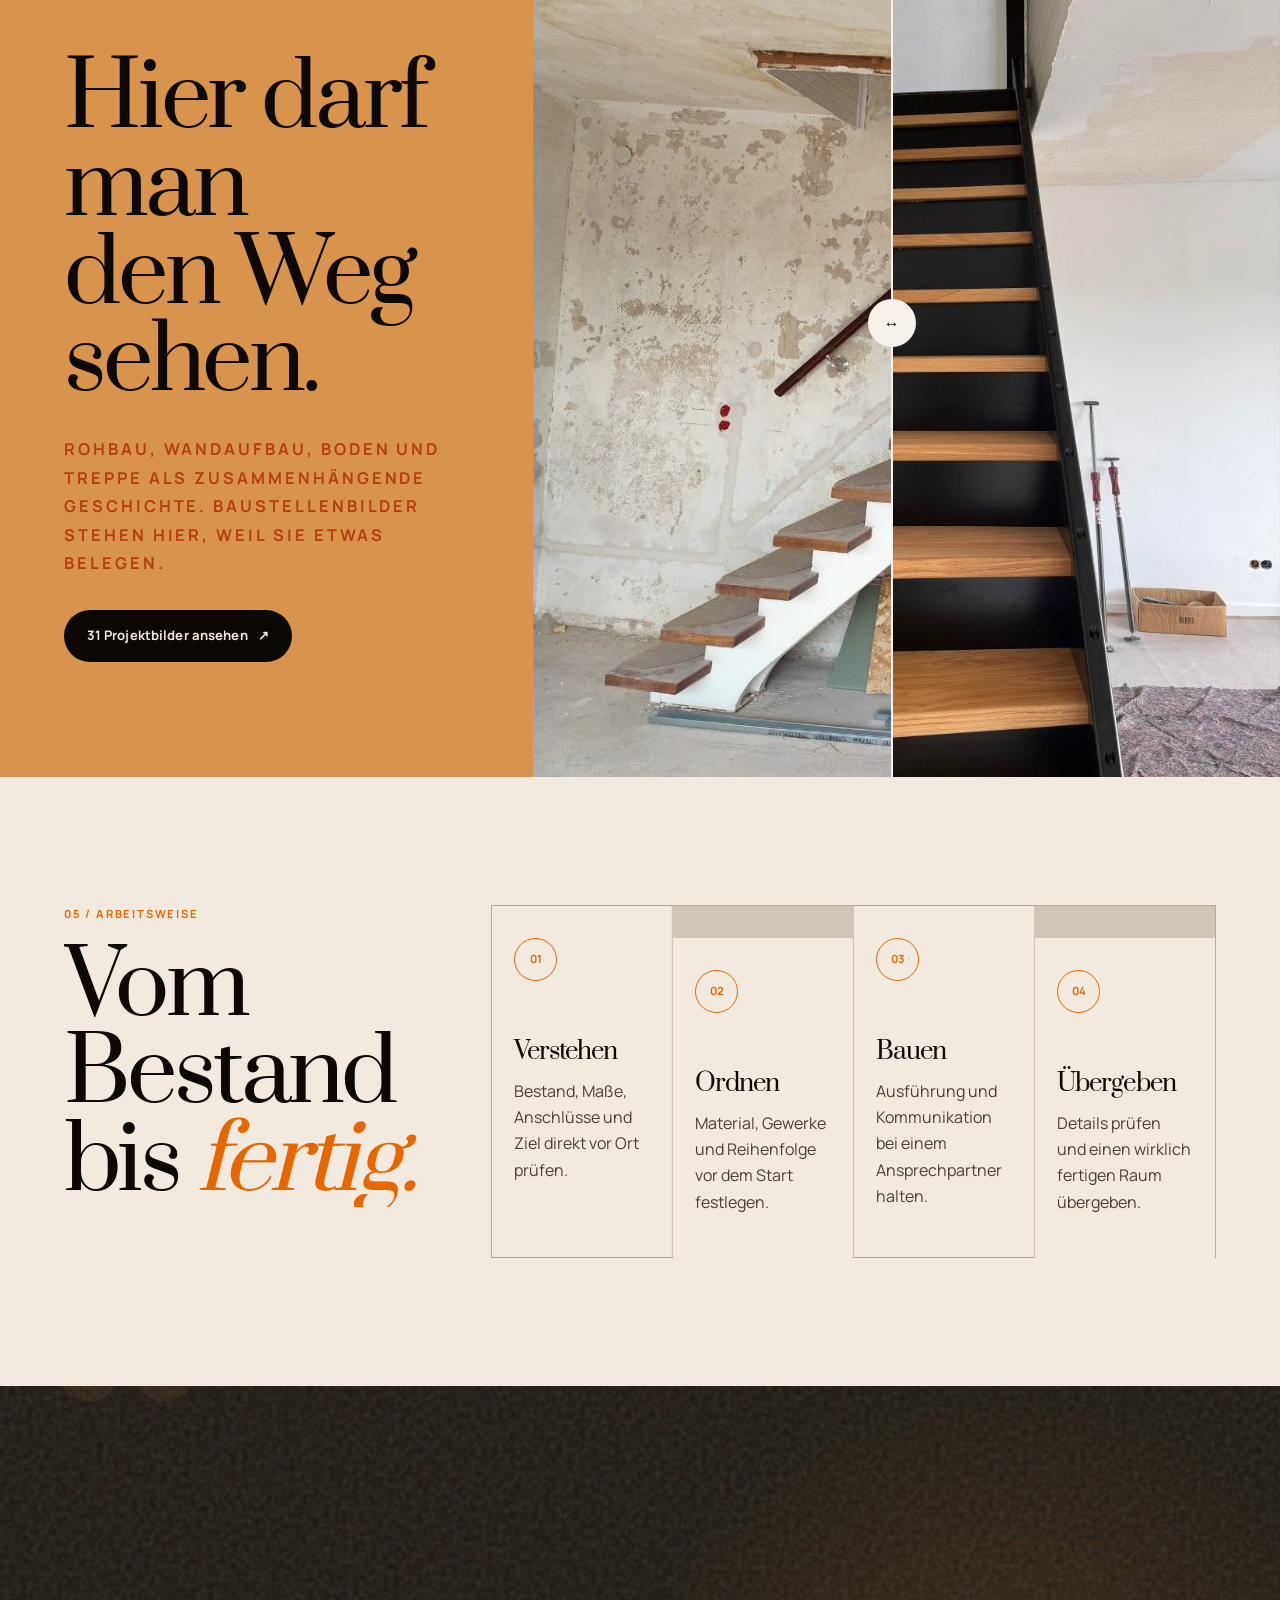
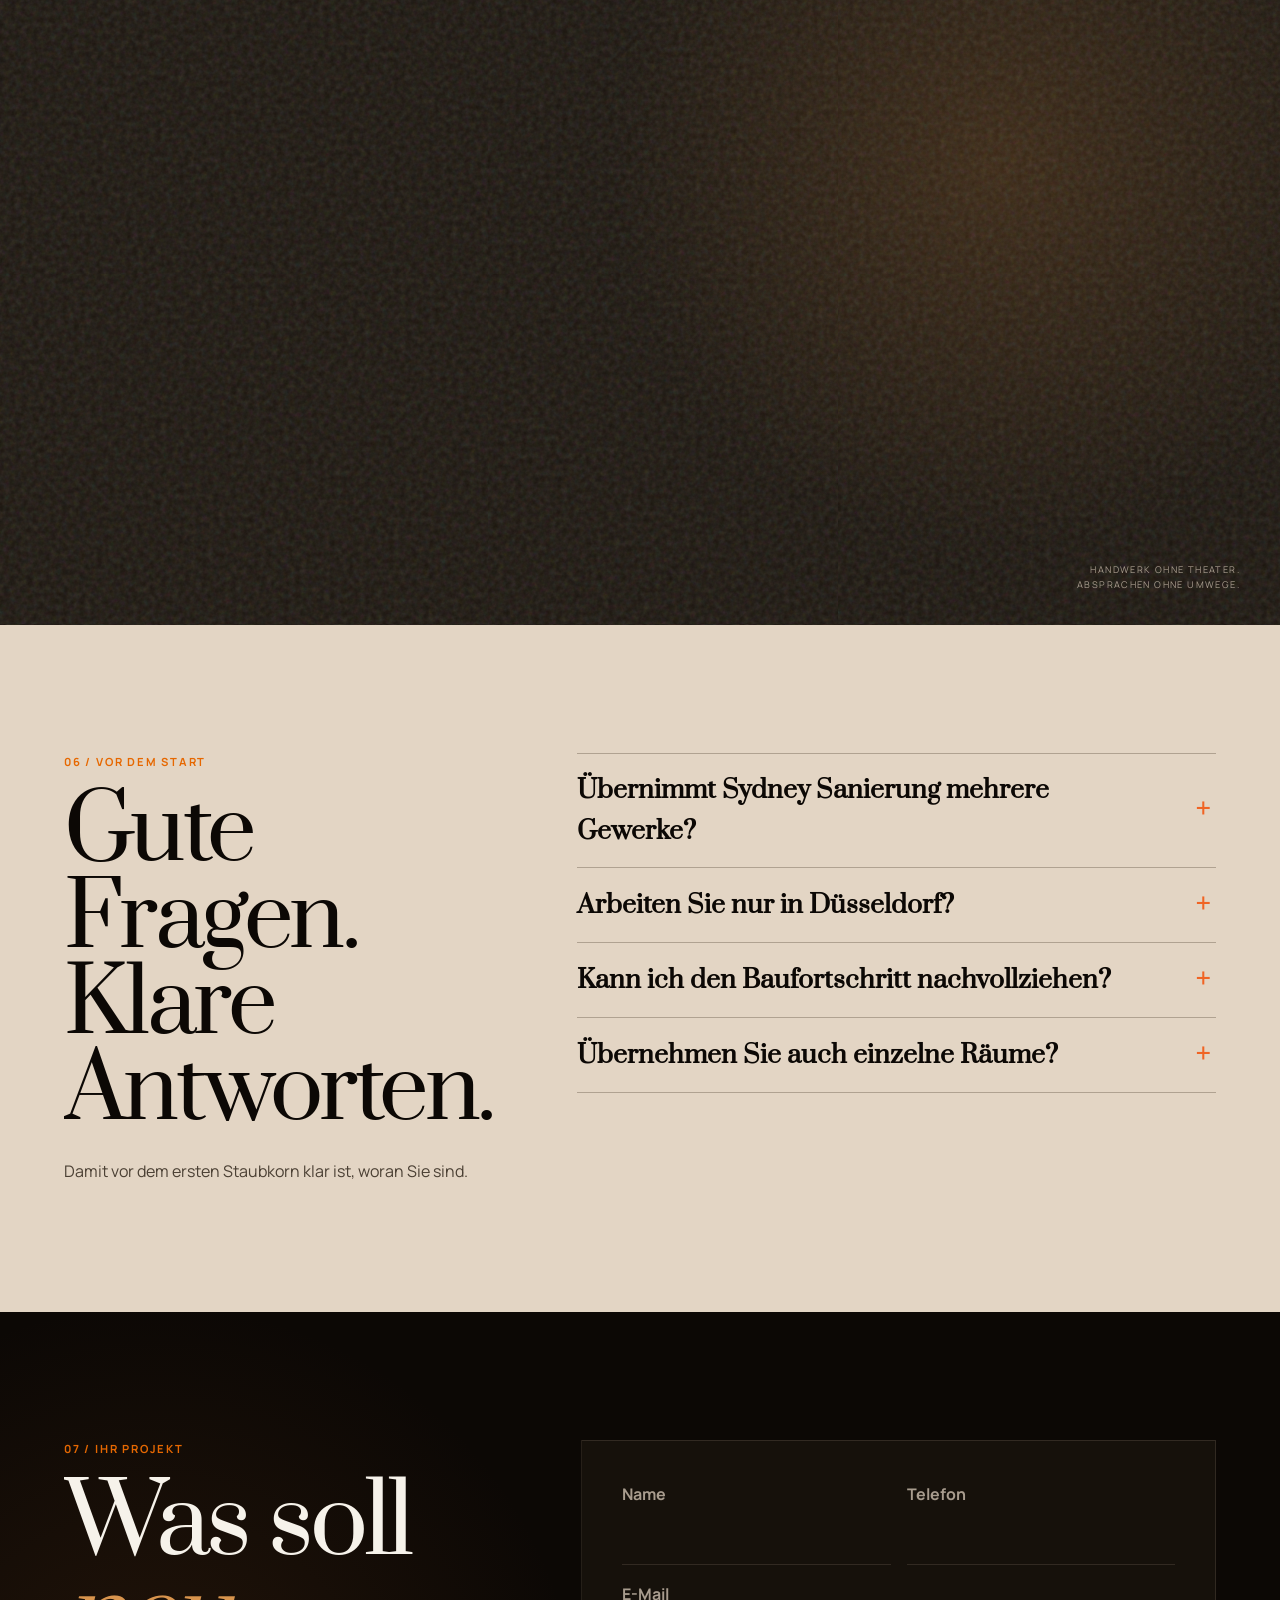
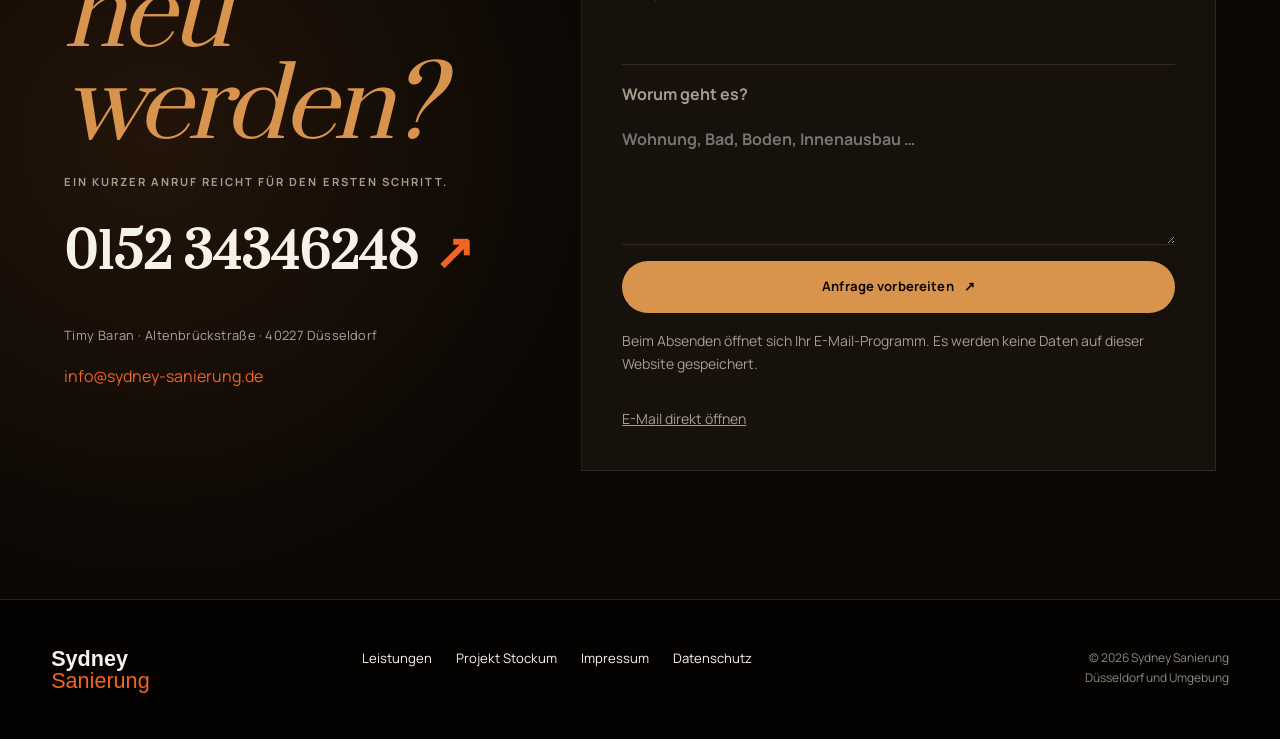
==== commit db3fd7fe: "Rework homepage into cinematic rotating project experience" ====
--- a/index.html
+++ b/index.html
@@ -3,157 +3,171 @@
 <head>
   <meta charset="utf-8">
   <meta name="viewport" content="width=device-width,initial-scale=1">
-  <title>Sydney Sanierung | Sanierung & Innenausbau Düsseldorf</title>
-  <meta name="description" content="Sydney Sanierung realisiert Innenausbau, Trockenbau, Böden, Badrenovierung und kreative Wandgestaltung in Düsseldorf. Persönlich begleitet von Timy Baran.">
-  <meta name="robots" content="noindex,nofollow">
-  <meta name="theme-color" content="#171612">
-  <meta property="og:title" content="Sydney Sanierung | Räume fertig gedacht">
-  <meta property="og:description" content="Sanierung und Raumgestaltung in Düsseldorf, sauber koordiniert und sichtbar gut ausgeführt.">
+  <title>Sydney Sanierung | Sanierung & Raumgestaltung Düsseldorf</title>
+  <meta name="description" content="Innenausbau, Bad, Boden, Trockenbau und Wandgestaltung in Düsseldorf. Sydney Sanierung plant und realisiert komplette Räume aus einer Hand.">
+  <meta name="robots" content="index,follow">
+  <meta name="theme-color" content="#0d0c0a">
+  <meta property="og:title" content="Sydney Sanierung | Räume, die wirklich fertig sind">
+  <meta property="og:description" content="Sanierung und Raumgestaltung in Düsseldorf, persönlich koordiniert und präzise ausgeführt.">
   <meta property="og:type" content="website">
   <meta property="og:url" content="https://sydney-sanierung-redesign-gpt5-6-codexapp.vercel.app/">
-  <meta property="og:image" content="https://sydney-sanierung-redesign-gpt5-6-codexapp.vercel.app/assets/images/Spachteltechnik2.jpg">
+  <meta property="og:image" content="https://sydney-sanierung-redesign-gpt5-6-codexapp.vercel.app/assets/images/Wohnung_fertig.webp">
   <link rel="canonical" href="https://sydney-sanierung-redesign-gpt5-6-codexapp.vercel.app/">
   <link rel="preconnect" href="https://fonts.googleapis.com">
   <link rel="preconnect" href="https://fonts.gstatic.com" crossorigin>
-  <link href="https://fonts.googleapis.com/css2?family=Archivo:wght@400;500;600;700&family=Bricolage+Grotesque:opsz,wght@12..96,500;12..96,600;12..96,700;12..96,800&display=swap" rel="stylesheet">
+  <link href="https://fonts.googleapis.com/css2?family=Manrope:wght@400;500;600;700&family=Prata&display=swap" rel="stylesheet">
   <link rel="stylesheet" href="assets/css/style.css">
+  <link rel="stylesheet" href="assets/css/home-cinematic.css?v=3">
   <link rel="icon" href="assets/images/Logo.png">
   <script type="application/ld+json">{"@context":"https://schema.org","@type":"GeneralContractor","name":"Sydney Sanierung","url":"https://sydney-sanierung-redesign-gpt5-6-codexapp.vercel.app/","telephone":"+4915234346248","email":"info@sydney-sanierung.de","address":{"@type":"PostalAddress","streetAddress":"Altenbrückstraße","postalCode":"40227","addressLocality":"Düsseldorf","addressCountry":"DE"},"areaServed":["Düsseldorf","Düsseldorf und Umgebung"],"founder":{"@type":"Person","name":"Timy Baran"}}</script>
 </head>
-<body>
+<body class="home-page">
   <a class="skip-link" href="#main">Direkt zum Inhalt</a>
-  <header class="site-header" data-header>
-    <a class="brand" href="#top" aria-label="Sydney Sanierung Startseite">
+
+  <header class="site-header cinema-header" data-header>
+    <a class="brand cinema-brand" href="#top" aria-label="Sydney Sanierung Startseite">
       <span class="brand-mark"><img src="assets/images/Logo.png" alt="" aria-hidden="true"></span>
-      <span><strong>Sydney</strong><small>Sanierung</small></span>
+      <span class="brand-copy"><strong>Sydney</strong><small>Sanierung</small></span>
     </a>
     <nav class="desktop-nav" aria-label="Hauptnavigation">
-      <a href="#leistungen">Leistungen</a><a href="#referenzen">Referenzen</a><a href="projekte/projekt-stockum/">Projekt Stockum</a><a href="#kontakt">Kontakt</a>
+      <a href="#leistungen">Leistungen</a><a href="#referenzen">Projekte</a><a href="#ablauf">Arbeitsweise</a><a href="#kontakt">Kontakt</a>
     </nav>
     <a class="header-phone" href="tel:+4915234346248"><span>0152 34346248</span><svg viewBox="0 0 24 24" aria-hidden="true"><path d="M22 16.92v3a2 2 0 0 1-2.18 2 19.8 19.8 0 0 1-8.63-3.07 19.5 19.5 0 0 1-6-6 19.8 19.8 0 0 1-3.07-8.67A2 2 0 0 1 4.11 2h3a2 2 0 0 1 2 1.72c.13.96.37 1.9.7 2.81a2 2 0 0 1-.45 2.11L8.09 9.91a16 16 0 0 0 6 6l1.27-1.27a2 2 0 0 1 2.11-.45c.91.33 1.85.57 2.81.7A2 2 0 0 1 22 16.92z"/></svg></a>
     <button class="menu-toggle" type="button" aria-expanded="false" aria-controls="mobile-nav" aria-label="Menü öffnen"><span></span><span></span></button>
     <nav class="mobile-nav" id="mobile-nav" aria-label="Mobile Navigation" hidden>
-      <a href="#leistungen">Leistungen</a><a href="#referenzen">Referenzen</a><a href="projekte/projekt-stockum/">Projekt Stockum</a><a href="#kontakt">Kontakt</a><a href="tel:+4915234346248">Jetzt anrufen</a>
+      <a href="#leistungen">Leistungen</a><a href="#referenzen">Projekte</a><a href="#ablauf">Arbeitsweise</a><a href="#kontakt">Kontakt</a><a href="tel:+4915234346248">0152 34346248 anrufen</a>
     </nav>
   </header>
 
   <main id="main">
-    <!-- Hero -->
-    <section class="hero" id="top">
-      <div class="hero-copy">
-        <p class="hero-kicker">Sanierung & Innenausbau in Düsseldorf</p>
-        <h1>Räume.<br><span>Fertig</span> gedacht.</h1>
-        <p class="hero-lead">Von der ersten Wand bis zum letzten Bodenanschluss: Sydney Sanierung koordiniert, gestaltet und baut aus einer Hand.</p>
-        <div class="hero-actions"><a class="button button-primary" href="#kontakt">Projekt besprechen</a><a class="text-link" href="projekte/projekt-stockum/">Stockum entdecken <span aria-hidden="true">↗</span></a></div>
-        <div class="hero-contact"><span>Persönlich begleitet von</span><strong>Timy Baran</strong></div>
+    <!-- Cinematic hero -->
+    <section class="cinema-hero" id="top" data-cinema-hero>
+      <div class="hero-atmosphere" aria-hidden="true"><i></i><i></i><i></i><i></i><i></i><i></i><i></i><i></i><i></i></div>
+      <div class="cinema-copy">
+        <p class="cinema-kicker"><span></span>Sydney Sanierung · Düsseldorf</p>
+        <h1>Sanierung, die<br><em>Räume</em> vollendet.</h1>
+        <p class="cinema-lead">Innenausbau, Bad, Boden, Trockenbau und Wandgestaltung, sauber geplant, persönlich begleitet und bis zum letzten Anschluss fertig gedacht.</p>
+        <div class="cinema-actions">
+          <a class="cinema-button cinema-button-solid" href="#kontakt">Projekt besprechen</a>
+          <a class="cinema-button cinema-button-ghost" href="projekte/projekt-stockum/">Stockum ansehen <span aria-hidden="true">↗</span></a>
+        </div>
       </div>
-      <div class="hero-visual" aria-label="Fertige Arbeiten von Sydney Sanierung">
-        <figure class="hero-main-image"><img src="assets/images/Spachteltechnik2.jpg" alt="Fertige mineralische Spachtelwand mit warmer Tiefenwirkung" fetchpriority="high"><figcaption>Spachteltechnik · Düsseldorf</figcaption></figure>
-        <a class="hero-project-card" href="projekte/projekt-stockum/" aria-label="Projekt Stockum ansehen">
-          <img src="assets/images/stockum/projekt-stockum_30.jpg" alt="Fertige schwarz-hölzerne Treppe im Projekt Stockum">
-          <span><small>Projekt Stockum</small><strong>Vom Rohbau zur Linie</strong><b aria-hidden="true">↗</b></span>
-        </a>
-        <p class="hero-stamp">Klare Farben<br>Saubere Kanten<br>Kein Zufall</p>
+
+      <div class="project-orbit" data-orbit aria-label="Rotierende Galerie fertiger Arbeiten">
+        <div class="orbit-glow" aria-hidden="true"></div>
+        <div class="orbit-scene">
+          <div class="orbit-ring" data-orbit-ring>
+            <button class="orbit-card" style="--i:0" type="button" data-title="Komplettmodernisierung" data-lightbox="assets/images/Wohnung_fertig.webp" data-caption="Fertig modernisierter Wohnraum"><img src="assets/images/Wohnung_fertig.webp" alt="Heller, fertig modernisierter Wohnraum" fetchpriority="high"></button>
+            <button class="orbit-card" style="--i:1" type="button" data-title="Spachteltechnik" data-lightbox="assets/images/Spachteltechnik_Schlafzimmer.webp" data-caption="Spachteltechnik im Schlafzimmer"><img src="assets/images/Spachteltechnik_Schlafzimmer.webp" alt="Fertiges Schlafzimmer mit ausdrucksstarker Spachtelwand"></button>
+            <button class="orbit-card" style="--i:2" type="button" data-title="Ruhiger Abschluss" data-lightbox="assets/images/Schlafzimmer_fertig.jpg" data-caption="Fertig modernisierter Schlafraum"><img src="assets/images/Schlafzimmer_fertig.jpg" alt="Fertig modernisierter Schlafraum"></button>
+            <button class="orbit-card" style="--i:3" type="button" data-title="Materialtiefe" data-lightbox="assets/images/Spachteltechnik2.jpg" data-caption="Mineralische Wandgestaltung"><img src="assets/images/Spachteltechnik2.jpg" alt="Fertige mineralische Wandoberfläche"></button>
+            <button class="orbit-card" style="--i:4" type="button" data-title="Wandgestaltung" data-lightbox="assets/images/Spachteltechnik2.jpg" data-caption="Mineralische Wandgestaltung"><img src="assets/images/Spachteltechnik2.jpg" alt="Fertige mineralische Wandoberfläche"></button>
+            <button class="orbit-card" style="--i:5" type="button" data-title="Strukturwand" data-lightbox="assets/images/Spachteltechnik_Schlafzimmer.webp" data-caption="Spachteltechnik im Schlafzimmer"><img src="assets/images/Spachteltechnik_Schlafzimmer.webp" alt="Fertiges Schlafzimmer mit ausdrucksstarker Spachtelwand"></button>
+            <button class="orbit-card" style="--i:6" type="button" data-title="Schlafraum" data-lightbox="assets/images/Schlafzimmer_fertig.jpg" data-caption="Fertig modernisierter Schlafraum"><img src="assets/images/Schlafzimmer_fertig.jpg" alt="Fertig modernisierter Schlafraum"></button>
+            <button class="orbit-card" style="--i:7" type="button" data-title="Materialtiefe" data-lightbox="assets/images/Spachteltechnik2.jpg" data-caption="Mineralische Wandgestaltung"><img src="assets/images/Spachteltechnik2.jpg" alt="Fertige mineralische Wandoberfläche"></button>
+          </div>
+        </div>
+        <div class="orbit-meta"><span data-orbit-title>Komplettmodernisierung</span><b><i></i></b><small>scrollen · ziehen · öffnen</small></div>
       </div>
+      <p class="hero-signature">Geplant.<br>Gebaut.<br>Vollendet.</p>
     </section>
 
-    <!-- Profile -->
-    <section class="profile-strip" aria-label="Sydney Sanierung im Profil">
-      <div><strong>01</strong><span>Komplettsanierung<br>aus einer Hand</span></div>
-      <div><strong>02</strong><span>Persönlicher Kontakt<br>mit Timy Baran</span></div>
-      <div><strong>03</strong><span>Privat & Gewerbe<br>in Düsseldorf</span></div>
-      <div><strong>04</strong><span>Planung bis<br>zur Abnahme</span></div>
+    <!-- Manifest -->
+    <section class="home-manifest">
+      <div class="manifest-copy" data-reveal="left">
+        <span class="section-index">01 / Haltung</span>
+        <h2>Nicht fünf Gewerke, die aufeinander zeigen. <em>Ein Raum, der funktioniert.</em></h2>
+        <p>Sydney Sanierung verbindet Aufbau, Oberflächen und Anschlüsse zu einem sauberen Ablauf. Timy Baran bleibt dabei Ihr direkter Ansprechpartner, von der ersten Besichtigung bis zur Übergabe.</p>
+      </div>
+      <figure class="manifest-image" data-reveal="clip"><img src="assets/images/Wohnung_fertig.webp" alt="Heller, komplett modernisierter Wohnraum" loading="lazy"><figcaption>Düsseldorf · Komplettmodernisierung</figcaption></figure>
+      <div class="manifest-proof" aria-label="Kurzprofil"><span><strong>1</strong> Ansprechpartner</span><span><strong>A–Z</strong> Innenausbau</span><span><strong>DU</strong> Düsseldorf & Umgebung</span></div>
     </section>
 
-    <!-- Services -->
-    <section class="services section" id="leistungen">
-      <div class="services-heading" data-reveal="left"><p>Was wir bauen</p><h2>Ein Ansprechpartner.<br>Viele <span>Gewerke.</span></h2></div>
+    <!-- Services stage -->
+    <section class="services cinematic-services" id="leistungen">
+      <div class="services-heading" data-reveal="left"><span class="section-index">02 / Leistungen</span><h2>Das Richtige.<br><em>Sauber gebaut.</em></h2><p>Jede Oberfläche ist nur so gut wie das, was darunter passiert.</p></div>
       <div class="services-body">
         <figure class="service-stage" data-reveal="scale"><img data-service-image src="assets/images/Wohnung_fertig.webp" alt="Fertig sanierter offener Wohnraum"><figcaption data-service-caption>Innenausbau</figcaption></figure>
         <div class="service-list" data-reveal="right">
-          <button type="button" data-service data-image="assets/images/Wohnung_fertig.webp" data-alt="Fertig sanierter offener Wohnraum"><span>Innenausbau</span><small>Räume neu ordnen, ausbauen und sauber vollenden.</small><b>↗</b></button>
-          <button type="button" data-service data-image="assets/images/Fliesenlegen_fertig.jpg" data-alt="Großformatige Fliesen in einem Bad"><span>Bad & Fliesen</span><small>Untergrund, Abdichtung, Fliese und Detail.</small><b>↗</b></button>
-          <button type="button" data-service data-image="assets/images/Spachteltechnik2.jpg" data-alt="Fertige Wand mit mineralischer Spachteltechnik"><span>Wandgestaltung</span><small>Spachteltechnik, Farbe und präzise Oberflächen.</small><b>↗</b></button>
-          <button type="button" data-service data-image="assets/images/stockum/projekt-stockum_25.jpg" data-alt="Fertig verlegter Boden im Projekt Stockum"><span>Bodenverlegung</span><small>Vorbereitung, Ausgleich und exakte Verlegung.</small><b>↗</b></button>
-          <button type="button" data-service data-image="assets/images/Schrankeinbauwand.jpg" data-alt="Maßgefertigte Trockenbau-Einbauwand"><span>Trockenbau</span><small>Wände, Decken und Einbauten nach Maß.</small><b>↗</b></button>
+          <button type="button" data-service data-image="assets/images/Wohnung_fertig.webp" data-alt="Fertig sanierter offener Wohnraum"><span>Innenausbau</span><small>Räume ordnen, ausbauen und bis zum letzten Anschluss vollenden.</small><b>↗</b></button>
+          <button type="button" data-service data-image="assets/images/Schlafzimmer_fertig.jpg" data-alt="Fertig modernisierter Raum"><span>Bad & Fliesen</span><small>Untergrund, Abdichtung, Fliese und ruhige Materialübergänge.</small><b>↗</b></button>
+          <button type="button" data-service data-image="assets/images/Spachteltechnik_Schlafzimmer.webp" data-alt="Schlafzimmer mit fertiger Spachtelwand"><span>Wandgestaltung</span><small>Spachteltechnik, Putz, Farbe und Oberflächen mit Charakter.</small><b>↗</b></button>
+          <button type="button" data-service data-image="assets/images/stockum/projekt-stockum_25.jpg" data-alt="Fertig verlegter Boden im Projekt Stockum"><span>Bodenverlegung</span><small>Vorbereitung, Ausgleich und präzise Verlegung.</small><b>↗</b></button>
+          <button type="button" data-service data-image="assets/images/Wohnung_fertig.webp" data-alt="Fertig sanierter offener Wohnraum"><span>Trockenbau</span><small>Wände, Decken und Einbauten, passend zum Bestand.</small><b>↗</b></button>
         </div>
       </div>
     </section>
 
-    <!-- Finished references -->
-    <section class="references section" id="referenzen">
-      <div class="reference-intro"><h2 data-reveal="left">Erst fertig<br>ist <span>fertig.</span></h2><p data-reveal="right">Auf der Startseite zeigen wir bewusst Ergebnisse. Bauphasen und Details finden Sie dort, wo sie Kontext haben: in unseren Projektgeschichten.</p></div>
-      <div class="reference-collage">
-        <button class="reference ref-wide" type="button" data-lightbox="assets/images/Wohnung_fertig.webp" data-caption="Komplett modernisierte Wohnung" data-reveal="clip"><img src="assets/images/Wohnung_fertig.webp" alt="Heller, komplett modernisierter Wohnraum" loading="lazy"><span>Komplettmodernisierung</span></button>
-        <button class="reference ref-tall" type="button" data-lightbox="assets/images/Treppe-Ansicht_von_rechts.jpg" data-caption="Treppenraum und Boden" data-reveal="scale"><img src="assets/images/Treppe-Ansicht_von_rechts.jpg" alt="Sanierter Treppenraum mit Holzboden" loading="lazy"><span>Innenausbau</span></button>
-        <button class="reference ref-detail" type="button" data-lightbox="assets/images/Spachteltechnik_Schlafzimmer.webp" data-caption="Spachteltechnik im Schlafzimmer" data-reveal="clip"><img src="assets/images/Spachteltechnik_Schlafzimmer.webp" alt="Schlafzimmer mit ausdrucksstarker Spachtelwand" loading="lazy"><span>Wandgestaltung</span></button>
-        <button class="reference ref-dark" type="button" data-lightbox="assets/images/Fortuna_fertigstellung.jpg" data-caption="Innenausbau in der Fortuna-Loge" data-reveal="scale"><img src="assets/images/Fortuna_fertigstellung.jpg" alt="Dunkel gestaltete Loge mit Akustikdecke bei Fortuna Düsseldorf" loading="lazy"><span>Gewerbeausbau</span></button>
+    <!-- Finished project film -->
+    <section class="project-film" id="referenzen">
+      <header class="film-heading"><span class="section-index">03 / Ausgewählte Arbeiten</span><h2>Material wird Raum.</h2><p>Keine Katalogkulisse. Echte Arbeiten, bewusst groß gezeigt.</p></header>
+      <div class="film-track">
+        <button class="film-frame film-frame-wide" type="button" data-lightbox="assets/images/Wohnung_fertig.webp" data-caption="Komplettmodernisierung · Düsseldorf" data-reveal="clip"><img src="assets/images/Wohnung_fertig.webp" alt="Heller modernisierter Wohnraum" loading="lazy"><span>Komplettmodernisierung <b>01</b></span></button>
+        <button class="film-frame film-frame-tall" type="button" data-lightbox="assets/images/Spachteltechnik_Schlafzimmer.webp" data-caption="Wandgestaltung · Schlafzimmer" data-reveal="scale"><img src="assets/images/Spachteltechnik_Schlafzimmer.webp" alt="Schlafzimmer mit fertiger Spachtelwand" loading="lazy"><span>Wandgestaltung <b>02</b></span></button>
+        <button class="film-frame film-frame-dark" type="button" data-lightbox="assets/images/Spachteltechnik2.jpg" data-caption="Mineralische Oberfläche · Düsseldorf" data-reveal="clip"><img src="assets/images/Spachteltechnik2.jpg" alt="Fertige mineralische Wandoberfläche" loading="lazy"><span>Materialoberfläche <b>03</b></span></button>
+        <button class="film-frame film-frame-detail" type="button" data-lightbox="assets/images/Schlafzimmer_fertig.jpg" data-caption="Raumabschluss · Düsseldorf" data-reveal="scale"><img src="assets/images/Schlafzimmer_fertig.jpg" alt="Fertig modernisierter Schlafraum" loading="lazy"><span>Raumabschluss <b>04</b></span></button>
       </div>
     </section>
 
-    <!-- Stockum comparison -->
-    <section class="stockum-feature">
-      <div class="stockum-copy" data-reveal="left"><p>Projekt Stockum</p><h2>Eine Treppe.<br>Zwei Zustände.</h2><span>Rohbau, Wandaufbau, Boden und die finale Schwarz-Holz-Treppe wurden als zusammenhängender Ausbau realisiert.</span><a class="button button-dark" href="projekte/projekt-stockum/">Alle 31 Projektbilder</a></div>
+    <!-- Stockum proof -->
+    <section class="stockum-feature cinematic-stockum">
+      <div class="stockum-copy" data-reveal="left"><span class="section-index">04 / Projekt Stockum</span><h2>Hier darf man<br>den Weg sehen.</h2><p>Rohbau, Wandaufbau, Boden und Treppe als zusammenhängende Geschichte. Baustellenbilder stehen hier, weil sie etwas belegen.</p><a class="cinema-button cinema-button-dark" href="projekte/projekt-stockum/">31 Projektbilder ansehen <span>↗</span></a></div>
       <div class="compare" data-compare data-reveal="scale" style="--split:48%">
-        <img class="compare-after" src="assets/images/stockum/projekt-stockum_30.jpg" alt="Fertige Treppe im Projekt Stockum" loading="lazy">
+        <img class="compare-after" src="assets/images/stockum/projekt-stockum_29.jpg" alt="Treppe mit schwarzen Wangen und Holzstufen im Projekt Stockum" loading="lazy">
         <div class="compare-before"><img src="assets/images/stockum/projekt-stockum_08.jpg" alt="Treppenbereich im Rohbau im Projekt Stockum" loading="lazy"></div>
-        <span class="compare-label compare-label-before">Rohbau</span><span class="compare-label compare-label-after">Fertig</span>
-        <span class="compare-line" aria-hidden="true"><b>↔</b></span>
+        <span class="compare-label compare-label-before">Rohbau</span><span class="compare-label compare-label-after">Ausbau</span><span class="compare-line" aria-hidden="true"><b>↔</b></span>
         <input type="range" min="5" max="95" value="48" aria-label="Vorher-Nachher-Vergleich verschieben">
       </div>
     </section>
 
     <!-- Process -->
-    <section class="process section" id="ablauf">
-      <div class="process-heading" data-reveal="left"><p>Der Ablauf</p><h2>Klar bis<br>zur Abnahme.</h2></div>
+    <section class="process cinematic-process" id="ablauf">
+      <div class="process-heading" data-reveal="left"><span class="section-index">05 / Arbeitsweise</span><h2>Vom Bestand<br>bis <em>fertig.</em></h2></div>
       <ol class="process-list">
-        <li data-reveal="right"><strong>01</strong><div><h3>Vor Ort verstehen</h3><p>Wir prüfen Bestand, Maße, Anschlüsse und Ihre Prioritäten.</p></div></li>
-        <li data-reveal="right"><strong>02</strong><div><h3>Sauber planen</h3><p>Gewerke, Material und Reihenfolge werden vor dem Start abgestimmt.</p></div></li>
-        <li data-reveal="right"><strong>03</strong><div><h3>Präzise umsetzen</h3><p>Ein Ansprechpartner hält Ausführung und Kommunikation zusammen.</p></div></li>
-        <li data-reveal="right"><strong>04</strong><div><h3>Fertig übergeben</h3><p>Sie sehen das Ergebnis, nicht das Baustellenchaos.</p></div></li>
+        <li data-reveal="right"><strong>01</strong><div><h3>Verstehen</h3><p>Bestand, Maße, Anschlüsse und Ziel direkt vor Ort prüfen.</p></div></li>
+        <li data-reveal="right"><strong>02</strong><div><h3>Ordnen</h3><p>Material, Gewerke und Reihenfolge vor dem Start festlegen.</p></div></li>
+        <li data-reveal="right"><strong>03</strong><div><h3>Bauen</h3><p>Ausführung und Kommunikation bei einem Ansprechpartner halten.</p></div></li>
+        <li data-reveal="right"><strong>04</strong><div><h3>Übergeben</h3><p>Details prüfen und einen wirklich fertigen Raum übergeben.</p></div></li>
       </ol>
     </section>
 
-    <!-- Reviews -->
-    <section class="reviews">
-      <div class="review-lead"><p>Kundenstimmen</p><h2>Sauber. Schnell.<br><span>Verlässlich.</span></h2></div>
-      <div class="review-track">
-        <blockquote><p>„Terminabsprache und Beratung waren sehr gut und zuverlässig. Alle Termine wurden eingehalten und die Arbeiten sauber und schnell verrichtet.“</p><footer>Verifizierte Kundenstimme aus dem bisherigen Auftritt</footer></blockquote>
-        <blockquote><p>„Herr Baran und sein Team sind nicht nur super schnell und zuverlässig, sondern machen faire Preise.“</p><footer>Verifizierte Kundenstimme aus dem bisherigen Auftritt</footer></blockquote>
-      </div>
+    <!-- Testimonial -->
+    <section class="cinematic-review">
+      <span class="quote-mark" aria-hidden="true">“</span>
+      <blockquote data-reveal="scale"><p>Terminabsprache und Beratung waren sehr gut und zuverlässig. Alle Termine wurden eingehalten und die Arbeiten sauber und schnell verrichtet.</p><footer>Verifizierte Kundenstimme</footer></blockquote>
+      <p class="review-side">Handwerk ohne Theater.<br>Absprachen ohne Umwege.</p>
     </section>
 
     <!-- FAQ -->
-    <section class="faq section">
-      <div class="faq-heading" data-reveal="left"><h2>Vor dem ersten<br>Staubkorn.</h2><p>Die wichtigsten Fragen vor einer Sanierung.</p></div>
+    <section class="faq cinematic-faq">
+      <div class="faq-heading" data-reveal="left"><span class="section-index">06 / Vor dem Start</span><h2>Gute Fragen.<br>Klare Antworten.</h2><p>Damit vor dem ersten Staubkorn klar ist, woran Sie sind.</p></div>
       <div class="faq-list" data-reveal="right">
         <details><summary>Übernimmt Sydney Sanierung mehrere Gewerke?</summary><p>Ja. Innenausbau, Trockenbau, Böden, Fliesen, Putz und Wandgestaltung können als zusammenhängendes Projekt koordiniert werden.</p></details>
         <details><summary>Arbeiten Sie nur in Düsseldorf?</summary><p>Der Schwerpunkt liegt in Düsseldorf und Umgebung. Ob Ihr Projekt im Einsatzgebiet liegt, klären wir direkt am Telefon.</p></details>
         <details><summary>Kann ich den Baufortschritt nachvollziehen?</summary><p>Ja. Klare Absprachen und ein persönlicher Ansprechpartner sorgen dafür, dass Sie den nächsten Schritt kennen.</p></details>
         <details><summary>Übernehmen Sie auch einzelne Räume?</summary><p>Ja. Vom Bad bis zur kompletten Wohnung wird der Umfang passend zum Bestand und Ziel geplant.</p></details>
-        <details><summary>Wie starte ich eine Anfrage?</summary><p>Am schnellsten telefonisch unter 0152 34346248 oder mit einer kurzen E-Mail inklusive Projektort und gewünschtem Umfang.</p></details>
       </div>
     </section>
 
     <!-- Contact -->
-    <section class="contact" id="kontakt">
-      <div class="contact-copy" data-reveal="left"><p>Ihr Projekt</p><h2>Was soll<br><span>neu werden?</span></h2><a class="contact-phone" href="tel:+4915234346248">0152 34346248 <b>↗</b></a><address>Timy Baran<br>Altenbrückstraße<br>40227 Düsseldorf</address><a href="mailto:info@sydney-sanierung.de">info@sydney-sanierung.de</a></div>
+    <section class="contact cinematic-contact" id="kontakt">
+      <div class="contact-copy" data-reveal="left"><span class="section-index">07 / Ihr Projekt</span><h2>Was soll<br><em>neu werden?</em></h2><p>Ein kurzer Anruf reicht für den ersten Schritt.</p><a class="contact-phone" href="tel:+4915234346248">0152 34346248 <b>↗</b></a><address>Timy Baran · Altenbrückstraße · 40227 Düsseldorf</address><a href="mailto:info@sydney-sanierung.de">info@sydney-sanierung.de</a></div>
       <form class="contact-form" data-contact-form data-email="info@sydney-sanierung.de" data-reveal="right">
         <div class="field-row"><label>Name<input name="name" autocomplete="name" required></label><label>Telefon<input name="telefon" type="tel" autocomplete="tel"></label></div>
         <label>E-Mail<input name="email" type="email" autocomplete="email" required></label>
-        <label>Worum geht es?<textarea name="projekt" rows="5" placeholder="Wohnung, Bad, Boden, Innenausbau …" required></textarea></label>
-        <button class="button button-primary" type="submit">Anfrage per E-Mail vorbereiten <span>↗</span></button>
+        <label>Worum geht es?<textarea name="projekt" rows="4" placeholder="Wohnung, Bad, Boden, Innenausbau …" required></textarea></label>
+        <button class="cinema-button cinema-button-solid" type="submit">Anfrage vorbereiten <span>↗</span></button>
         <p class="form-note">Beim Absenden öffnet sich Ihr E-Mail-Programm. Es werden keine Daten auf dieser Website gespeichert.</p>
-        <p class="form-status" data-form-status role="status" aria-live="polite"></p>
-        <a class="form-fallback" data-form-fallback href="mailto:info@sydney-sanierung.de">E-Mail direkt öffnen</a>
+        <p class="form-status" data-form-status role="status" aria-live="polite"></p><a class="form-fallback" data-form-fallback href="mailto:info@sydney-sanierung.de">E-Mail direkt öffnen</a>
       </form>
     </section>
   </main>
 
-  <footer class="site-footer"><a class="footer-brand" href="#top"><strong>Sydney</strong><span>Sanierung</span></a><nav aria-label="Footer"><a href="#leistungen">Leistungen</a><a href="projekte/projekt-stockum/">Projekt Stockum</a><a href="impressum.html">Impressum</a><a href="datenschutz.html">Datenschutz</a></nav><p>© 2026 Sydney Sanierung<br>Düsseldorf und Umgebung</p></footer>
+  <footer class="site-footer cinematic-footer"><a class="footer-brand" href="#top"><strong>Sydney</strong><span>Sanierung</span></a><nav aria-label="Footer"><a href="#leistungen">Leistungen</a><a href="projekte/projekt-stockum/">Projekt Stockum</a><a href="impressum.html">Impressum</a><a href="datenschutz.html">Datenschutz</a></nav><p>© 2026 Sydney Sanierung<br>Düsseldorf und Umgebung</p></footer>
   <a class="floating-call" href="tel:+4915234346248" aria-label="Sydney Sanierung anrufen"><svg viewBox="0 0 24 24" aria-hidden="true"><path d="M22 16.92v3a2 2 0 0 1-2.18 2 19.8 19.8 0 0 1-8.63-3.07 19.5 19.5 0 0 1-6-6 19.8 19.8 0 0 1-3.07-8.67A2 2 0 0 1 4.11 2h3a2 2 0 0 1 2 1.72c.13.96.37 1.9.7 2.81a2 2 0 0 1-.45 2.11L8.09 9.91a16 16 0 0 0 6 6l1.27-1.27a2 2 0 0 1 2.11-.45c.91.33 1.85.57 2.81.7A2 2 0 0 1 22 16.92z"/></svg></a>
 
-  <dialog class="lightbox" id="lightbox"><button class="lightbox-close" type="button" aria-label="Bildansicht schließen">×</button><img src="assets/images/Wohnung_fertig.webp" alt=""><p></p></dialog>
-  <script src="assets/js/main.js" defer></script>
+  <dialog class="lightbox cinematic-lightbox" id="lightbox"><button class="lightbox-close" type="button" aria-label="Bildansicht schließen">×</button><div class="lightbox-beam" aria-hidden="true"></div><img src="assets/images/Wohnung_fertig.webp" alt=""><p></p></dialog>
+  <script src="assets/js/main.js?v=2" defer></script>
+  <script src="assets/js/home-cinematic.js?v=3" defer></script>
 </body>
 </html>
--- a/assets/css/home-cinematic.css
+++ b/assets/css/home-cinematic.css
@@ -0,0 +1,242 @@
+/* Sydney Sanierung · cinematic homepage */
+.home-page{
+  --cinema-ink:oklch(14% .012 70);
+  --cinema-ink-soft:oklch(20% .016 65);
+  --cinema-bone:oklch(94% .018 77);
+  --cinema-paper:oklch(88% .028 74);
+  --cinema-metal:oklch(72% .12 65);
+  --cinema-ember:oklch(66% .18 48);
+  --cinema-muted:oklch(70% .025 72);
+  --cinema-line:oklch(42% .025 70 / .45);
+  --cinema-display:"Prata",serif;
+  --cinema-body:"Manrope",sans-serif;
+  background:var(--cinema-ink);
+  color:var(--cinema-bone);
+  font-family:var(--cinema-body);
+}
+.home-page h1,.home-page h2,.home-page h3{font-family:var(--cinema-display);font-weight:400;letter-spacing:-.04em}
+.home-page main{overflow:clip}
+.home-page em{font-weight:400;color:var(--cinema-metal)}
+.home-page .section-index{display:block;font-size:.7rem;font-weight:700;letter-spacing:.16em;text-transform:uppercase;color:var(--cinema-ember)}
+
+/* Header */
+.home-page .cinema-header{height:80px;padding-inline:clamp(1.1rem,4vw,4rem);background:linear-gradient(180deg,rgba(13,12,10,.9),rgba(13,12,10,.15));border:0;box-shadow:none}
+.home-page .cinema-header.is-scrolled{background:rgba(13,12,10,.96);box-shadow:0 10px 36px rgba(8,7,6,.28)}
+.home-page .cinema-brand{gap:.8rem}
+.home-page .cinema-brand .brand-mark{width:64px;height:52px;border:0;border-radius:0;overflow:visible}
+.home-page .cinema-brand .brand-mark img{width:100%;height:100%;max-width:100%;object-fit:contain;object-position:center}
+.home-page .brand-copy{display:none}
+.home-page .desktop-nav{gap:2rem}
+.home-page .desktop-nav a{position:relative;font-size:.7rem;text-transform:uppercase;letter-spacing:.16em;color:oklch(88% .018 77)}
+.home-page .desktop-nav a::after{content:"";position:absolute;left:0;right:100%;bottom:-.6rem;height:1px;background:var(--cinema-metal);transition:right .35s cubic-bezier(.16,1,.3,1)}
+.home-page .desktop-nav a:hover::after{right:0}
+.home-page .header-phone{font-size:.75rem;letter-spacing:.04em}
+
+/* Hero */
+.cinema-hero{position:relative;isolation:isolate;min-height:100svh;overflow:hidden;padding:8.5rem 1.125rem 3rem;background:var(--cinema-ink);display:grid;align-content:start;gap:2.5rem}
+.cinema-hero::before{content:"";position:absolute;z-index:-3;inset:0;background:radial-gradient(ellipse 48% 70% at 64% 47%,oklch(54% .11 64 / .28),transparent 68%),radial-gradient(ellipse 34% 45% at 35% 75%,oklch(32% .08 52 / .14),transparent 75%),linear-gradient(110deg,oklch(11% .008 70),var(--cinema-ink) 56%,oklch(10% .01 60))}
+.cinema-hero::after{content:"";position:absolute;z-index:5;pointer-events:none;inset:0;background:linear-gradient(90deg,rgba(13,12,10,.25),transparent 42%,rgba(13,12,10,.08)),linear-gradient(180deg,transparent 72%,rgba(13,12,10,.9))}
+.hero-atmosphere{position:absolute;z-index:-1;inset:0;overflow:hidden;opacity:.72}
+.hero-atmosphere::before{content:"";position:absolute;inset:0;opacity:.16;background-image:url("data:image/svg+xml,%3Csvg viewBox='0 0 180 180' xmlns='http://www.w3.org/2000/svg'%3E%3Cfilter id='n'%3E%3CfeTurbulence type='fractalNoise' baseFrequency='.82' numOctaves='4' stitchTiles='stitchTiles'/%3E%3C/filter%3E%3Crect width='100%25' height='100%25' filter='url(%23n)'/%3E%3C/svg%3E")}
+.hero-atmosphere i{position:absolute;width:3px;height:3px;border-radius:50%;background:var(--cinema-metal);box-shadow:0 0 12px rgba(215,154,85,.75);animation:dustFloat 8s ease-in-out infinite alternate}
+.hero-atmosphere i:nth-child(1){left:9%;top:21%}.hero-atmosphere i:nth-child(2){left:19%;top:64%;animation-delay:-2s}.hero-atmosphere i:nth-child(3){left:42%;top:18%;animation-delay:-5s}.hero-atmosphere i:nth-child(4){left:53%;top:73%;animation-delay:-1s}.hero-atmosphere i:nth-child(5){left:67%;top:27%;animation-delay:-4s}.hero-atmosphere i:nth-child(6){left:76%;top:61%;animation-delay:-3s}.hero-atmosphere i:nth-child(7){left:88%;top:16%;animation-delay:-6s}.hero-atmosphere i:nth-child(8){left:94%;top:72%;animation-delay:-1.5s}.hero-atmosphere i:nth-child(9){left:33%;top:87%;animation-delay:-4.5s}
+.cinema-copy{position:relative;z-index:10;max-width:650px;animation:cinemaCopyIn 1s .08s cubic-bezier(.16,1,.3,1) both}
+.cinema-kicker{display:flex;align-items:center;gap:.8rem;margin-bottom:1.5rem;font-size:.67rem;font-weight:700;letter-spacing:.18em;text-transform:uppercase;color:var(--cinema-metal)}
+.cinema-kicker span{width:42px;height:1px;background:currentColor}
+.cinema-copy h1{max-width:650px;font-size:clamp(3.25rem,10.5vw,5.75rem);line-height:.94;color:var(--cinema-bone);text-wrap:balance;margin:0 0 1.5rem}
+.cinema-copy h1 em{display:inline-block;font-style:italic;letter-spacing:-.06em}
+.cinema-lead{max-width:620px;font-size:1rem;line-height:1.75;color:oklch(82% .018 76);margin-bottom:1.7rem}
+.cinema-actions{display:flex;flex-wrap:wrap;gap:.75rem}
+.cinema-button{min-height:52px;display:inline-flex;align-items:center;justify-content:center;gap:.65rem;padding:.85rem 1.35rem;border:1px solid transparent;border-radius:999px;font-size:.82rem;font-weight:700;letter-spacing:.01em;cursor:pointer;transition:transform .3s cubic-bezier(.16,1,.3,1),background-color .25s,color .25s,border-color .25s}
+.cinema-button:hover{transform:translateY(-3px)}
+.cinema-button-solid{background:var(--cinema-metal);color:var(--cinema-ink)}
+.cinema-button-solid:hover{background:var(--cinema-bone)}
+.cinema-button-ghost{border-color:oklch(86% .02 76 / .45);color:var(--cinema-bone);background:oklch(20% .02 70 / .25)}
+.cinema-button-ghost:hover{border-color:var(--cinema-metal);color:var(--cinema-metal)}
+.cinema-button-dark{background:var(--cinema-ink);color:var(--cinema-bone)}
+.project-orbit{position:relative;z-index:7;min-height:430px;user-select:none;touch-action:pan-y;animation:orbitRise 1.3s .2s cubic-bezier(.16,1,.3,1) both}
+.orbit-glow{position:absolute;left:50%;top:50%;width:70%;height:75%;transform:translate(-50%,-50%);background:radial-gradient(ellipse,oklch(67% .12 65 / .24),transparent 68%);filter:blur(24px);pointer-events:none}
+.orbit-scene{position:absolute;inset:0;perspective:1100px;overflow:visible}
+.orbit-ring{position:absolute;left:50%;top:47%;width:1px;height:1px;transform-style:preserve-3d;will-change:transform}
+.orbit-card{position:absolute;left:0;top:0;width:clamp(132px,18vw,210px);height:clamp(190px,26vw,300px);padding:0;border:1px solid oklch(82% .03 72 / .22);background:var(--cinema-ink-soft);overflow:hidden;cursor:zoom-in;transform:translate(-50%,-50%) rotateY(calc(var(--i) * 45deg)) translateZ(clamp(245px,39vw,410px));box-shadow:0 30px 70px rgba(4,3,2,.6);backface-visibility:hidden;transition:filter .35s,opacity .35s,box-shadow .35s}
+.orbit-card::after{content:"";position:absolute;inset:0;background:linear-gradient(120deg,transparent 30%,rgba(240,234,223,.18) 49%,transparent 68%);transform:translateX(-120%);transition:transform .7s cubic-bezier(.16,1,.3,1)}
+.orbit-card:hover::after,.orbit-card:focus-visible::after{transform:translateX(120%)}
+.orbit-card img{width:100%;height:100%;object-fit:cover;filter:saturate(.78) contrast(1.06) brightness(.78);transition:filter .35s,transform .8s cubic-bezier(.16,1,.3,1)}
+.orbit-card:hover img,.orbit-card:focus-visible img,.orbit-card.is-front img{filter:saturate(.98) contrast(1.03) brightness(.98);transform:scale(1.035)}
+.orbit-card.is-front{box-shadow:0 40px 95px rgba(4,3,2,.72),0 0 0 1px oklch(78% .1 65 / .35)}
+.orbit-meta{position:absolute;z-index:9;left:1rem;right:1rem;bottom:.25rem;display:grid;grid-template-columns:auto 1fr;gap:.4rem 1rem;align-items:center;color:var(--cinema-bone)}
+.orbit-meta>span{font-family:var(--cinema-display);font-size:1.05rem}
+.orbit-meta>b{height:1px;background:oklch(52% .03 72 / .5);overflow:hidden}
+.orbit-meta>b i{display:block;width:28%;height:100%;background:var(--cinema-metal);animation:orbitProgress 7s ease-in-out infinite alternate}
+.orbit-meta>small{grid-column:1/-1;font-size:.58rem;letter-spacing:.16em;text-transform:uppercase;color:var(--cinema-muted)}
+.hero-signature{display:none}
+
+/* Manifest */
+.home-manifest{position:relative;background:var(--cinema-bone);color:var(--cinema-ink);padding:clamp(6rem,10vw,10rem) clamp(1.125rem,5vw,5rem) clamp(5rem,8vw,8rem);display:grid;gap:3rem;overflow:hidden}
+.home-manifest::before{content:"SYDNEY";position:absolute;right:-.06em;top:-.26em;font-family:var(--cinema-display);font-size:clamp(7rem,22vw,20rem);color:oklch(70% .04 72 / .11);letter-spacing:-.08em;pointer-events:none}
+.manifest-copy{position:relative;z-index:1;max-width:920px}
+.manifest-copy h2{font-size:clamp(2.7rem,6.4vw,5.7rem);line-height:1.03;margin:1.4rem 0 2rem}
+.manifest-copy h2 em{font-style:italic;color:var(--cinema-ember)}
+.manifest-copy>p{max-width:650px;margin-left:auto;color:oklch(36% .025 70);font-size:1.06rem;line-height:1.8}
+.manifest-image{position:relative;margin:0;overflow:hidden;min-height:430px;box-shadow:0 36px 90px oklch(18% .02 70 / .22)}
+.manifest-image img{width:100%;height:100%;object-fit:cover;aspect-ratio:16/8;filter:saturate(.82) contrast(1.04)}
+.manifest-image figcaption{position:absolute;left:0;bottom:0;padding:.75rem 1rem;background:var(--cinema-ink);color:var(--cinema-bone);font-size:.66rem;letter-spacing:.12em;text-transform:uppercase}
+.manifest-proof{display:grid;grid-template-columns:1fr;gap:1px;background:oklch(32% .02 70 / .22);border:1px solid oklch(32% .02 70 / .22)}
+.manifest-proof span{padding:1.3rem;background:var(--cinema-bone);font-size:.78rem;text-transform:uppercase;letter-spacing:.1em}
+.manifest-proof strong{font-family:var(--cinema-display);font-size:1.5rem;color:var(--cinema-ember);margin-right:.55rem}
+
+/* Services */
+.home-page .cinematic-services{max-width:none;margin:0;padding:clamp(6rem,10vw,10rem) clamp(1.125rem,5vw,5rem);background:var(--cinema-ink);color:var(--cinema-bone)}
+.home-page .cinematic-services .services-heading{display:grid;grid-template-columns:1fr;gap:1.1rem;margin-bottom:3.5rem}
+.home-page .cinematic-services .services-heading h2{font-size:clamp(3rem,7vw,6rem);line-height:.98;margin:0}
+.home-page .cinematic-services .services-heading h2 em{font-style:italic}
+.home-page .cinematic-services .services-heading>p{max-width:430px;color:var(--cinema-muted);font-size:1rem;align-self:end}
+.home-page .cinematic-services .services-body{display:grid;gap:2.5rem}
+.home-page .cinematic-services .service-stage{position:relative;min-height:520px;overflow:hidden;background:var(--cinema-ink-soft)}
+.home-page .cinematic-services .service-stage::after{content:"";position:absolute;inset:0;background:linear-gradient(180deg,transparent 48%,rgba(13,12,10,.64))}
+.home-page .cinematic-services .service-stage img{width:100%;height:100%;object-fit:cover;filter:saturate(.76) contrast(1.06);transition:opacity .3s,transform .9s cubic-bezier(.16,1,.3,1)}
+.home-page .cinematic-services .service-stage:hover img{transform:scale(1.025)}
+.home-page .cinematic-services .service-stage figcaption{position:absolute;z-index:2;left:1.5rem;bottom:1.2rem;padding:0;background:transparent;font-family:var(--cinema-display);font-size:clamp(1.6rem,3vw,2.6rem);color:var(--cinema-bone);text-transform:none;letter-spacing:-.03em}
+.home-page .cinematic-services .service-list{border-top:1px solid var(--cinema-line)}
+.home-page .cinematic-services .service-list button{min-height:108px;padding:1.2rem 0;border:0;border-bottom:1px solid var(--cinema-line);background:transparent;color:var(--cinema-bone);display:grid;grid-template-columns:1fr auto;gap:.3rem 1rem;text-align:left;cursor:pointer;transition:padding-left .35s cubic-bezier(.16,1,.3,1),color .25s}
+.home-page .cinematic-services .service-list button:hover,.home-page .cinematic-services .service-list button:focus-visible{padding-left:1rem;color:var(--cinema-metal)}
+.home-page .cinematic-services .service-list span{font-family:var(--cinema-display);font-size:clamp(1.45rem,2.8vw,2.35rem)}
+.home-page .cinematic-services .service-list small{grid-column:1;color:var(--cinema-muted);font-size:.78rem;line-height:1.6}
+.home-page .cinematic-services .service-list b{grid-column:2;grid-row:1/3;align-self:center;font-size:1.2rem}
+
+/* Project film */
+.project-film{background:var(--cinema-paper);color:var(--cinema-ink);padding:clamp(6rem,10vw,10rem) clamp(1.125rem,5vw,5rem);overflow:hidden}
+.film-heading{display:grid;gap:1rem;margin-bottom:clamp(3rem,7vw,6rem)}
+.film-heading h2{font-size:clamp(3.4rem,8vw,6rem);line-height:.95}
+.film-heading p{max-width:450px;color:oklch(38% .025 70)}
+.film-track{display:grid;grid-template-columns:1fr;gap:1.3rem}
+.film-frame{position:relative;min-height:340px;padding:0;border:0;background:var(--cinema-ink);overflow:hidden;cursor:zoom-in;box-shadow:0 22px 55px oklch(18% .02 70 / .18)}
+.film-frame::after{content:"";position:absolute;inset:0;background:linear-gradient(180deg,transparent 52%,rgba(13,12,10,.76))}
+.film-frame img{width:100%;height:100%;object-fit:cover;filter:saturate(.75);transition:transform .9s cubic-bezier(.16,1,.3,1),filter .35s}
+.film-frame:hover img,.film-frame:focus-visible img{transform:scale(1.045);filter:saturate(1)}
+.film-frame span{position:absolute;z-index:2;left:1rem;right:1rem;bottom:.9rem;display:flex;justify-content:space-between;align-items:end;color:var(--cinema-bone);font-family:var(--cinema-display);font-size:1.25rem;text-align:left}
+.film-frame span b{font-family:var(--cinema-body);font-size:.62rem;letter-spacing:.15em;color:var(--cinema-metal)}
+
+/* Stockum */
+.home-page .cinematic-stockum{display:grid;background:var(--cinema-metal);color:var(--cinema-ink);overflow:hidden}
+.home-page .cinematic-stockum .stockum-copy{padding:clamp(5rem,9vw,9rem) clamp(1.125rem,5vw,5rem);display:flex;flex-direction:column;justify-content:center;align-items:flex-start}
+.home-page .cinematic-stockum .section-index{color:var(--cinema-ink)}
+.home-page .cinematic-stockum h2{font-size:clamp(3rem,7vw,5.7rem);line-height:.98;margin:1.3rem 0 1.8rem}
+.home-page .cinematic-stockum p{max-width:560px;font-size:1.02rem;line-height:1.75;margin-bottom:2rem}
+.home-page .cinematic-stockum .compare{min-height:620px}
+.home-page .cinematic-stockum .compare-before img{width:100vw}
+
+/* Process */
+.home-page .cinematic-process{max-width:none;margin:0;padding:clamp(6rem,10vw,10rem) clamp(1.125rem,5vw,5rem);background:var(--cinema-bone);color:var(--cinema-ink);display:grid;gap:4rem}
+.home-page .cinematic-process .process-heading h2{font-size:clamp(3.2rem,7vw,5.7rem);line-height:.98;margin-top:1.2rem}
+.home-page .cinematic-process .process-heading em{font-style:italic;color:var(--cinema-ember)}
+.home-page .cinematic-process .process-list{position:relative;margin:0;display:grid}
+.home-page .cinematic-process .process-list::before{content:"";position:absolute;left:1.3rem;top:2rem;bottom:2rem;width:1px;background:oklch(45% .03 70 / .32)}
+.home-page .cinematic-process .process-list li{position:relative;display:grid;grid-template-columns:4.3rem 1fr;gap:.8rem;padding:1.3rem 0;border-bottom:1px solid oklch(45% .03 70 / .24)}
+.home-page .cinematic-process .process-list strong{position:relative;z-index:1;width:2.7rem;height:2.7rem;display:grid;place-items:center;background:var(--cinema-bone);border:1px solid var(--cinema-ember);border-radius:50%;font-family:var(--cinema-body);font-size:.7rem;color:var(--cinema-ember)}
+.home-page .cinematic-process .process-list h3{font-size:1.5rem;margin:0 0 .35rem}
+.home-page .cinematic-process .process-list p{color:oklch(38% .025 70);max-width:470px}
+
+/* Quote */
+.cinematic-review{position:relative;min-height:650px;padding:clamp(6rem,12vw,12rem) clamp(1.125rem,8vw,8rem);background:radial-gradient(circle at 78% 45%,oklch(48% .09 62 / .3),transparent 35%),var(--cinema-ink-soft);display:grid;place-items:center;overflow:hidden}
+.cinematic-review::before{content:"";position:absolute;inset:0;opacity:.15;background-image:url("data:image/svg+xml,%3Csvg viewBox='0 0 180 180' xmlns='http://www.w3.org/2000/svg'%3E%3Cfilter id='n'%3E%3CfeTurbulence type='fractalNoise' baseFrequency='.8' numOctaves='3'/%3E%3C/filter%3E%3Crect width='100%25' height='100%25' filter='url(%23n)'/%3E%3C/svg%3E")}
+.cinematic-review blockquote{position:relative;z-index:2;max-width:980px;margin:0}
+.cinematic-review blockquote p{font-family:var(--cinema-display);font-size:clamp(2.25rem,5.5vw,5rem);line-height:1.13;letter-spacing:-.04em;text-wrap:balance}
+.cinematic-review blockquote footer{margin-top:2.2rem;font-size:.7rem;text-transform:uppercase;letter-spacing:.17em;color:var(--cinema-metal)}
+.quote-mark{position:absolute;left:3%;top:-.24em;font-family:var(--cinema-display);font-size:clamp(14rem,34vw,32rem);line-height:1;color:oklch(73% .12 65 / .09)}
+.review-side{display:none}
+
+/* FAQ */
+.home-page .cinematic-faq{max-width:none;margin:0;padding:clamp(6rem,10vw,10rem) clamp(1.125rem,5vw,5rem);background:var(--cinema-paper);color:var(--cinema-ink);display:grid;gap:3.5rem}
+.home-page .cinematic-faq .faq-heading h2{font-size:clamp(3rem,7vw,5.5rem);line-height:.98;margin:1.2rem 0 1.4rem}
+.home-page .cinematic-faq .faq-heading p{color:oklch(38% .025 70)}
+.home-page .cinematic-faq .faq-list{border-top:1px solid oklch(40% .03 70 / .35)}
+.home-page .cinematic-faq details{border-bottom:1px solid oklch(40% .03 70 / .35)}
+.home-page .cinematic-faq summary{min-height:74px;padding:1rem 3rem 1rem 0;display:flex;align-items:center;font-family:var(--cinema-display);font-size:clamp(1.15rem,2vw,1.55rem)}
+.home-page .cinematic-faq details p{max-width:680px;padding:0 0 1.5rem;color:oklch(38% .025 70)}
+
+/* Contact and footer */
+.home-page .cinematic-contact{position:relative;padding:clamp(6rem,10vw,10rem) clamp(1.125rem,5vw,5rem);background:radial-gradient(ellipse 48% 70% at 12% 48%,oklch(43% .09 55 / .22),transparent 70%),var(--cinema-ink);display:grid;gap:4rem}
+.home-page .cinematic-contact .contact-copy h2{font-size:clamp(3.6rem,8vw,6rem);line-height:.96;margin:1.2rem 0}
+.home-page .cinematic-contact .contact-copy em{font-style:italic}
+.home-page .cinematic-contact .contact-copy>p{color:var(--cinema-muted);margin-bottom:1.4rem}
+.home-page .cinematic-contact .contact-phone{font-family:var(--cinema-display);font-size:clamp(1.65rem,4vw,3rem);margin:1.2rem 0 2rem}
+.home-page .cinematic-contact address{font-size:.8rem;letter-spacing:.03em}
+.home-page .cinematic-contact .contact-form{background:oklch(18% .014 70);color:var(--cinema-bone);border:1px solid var(--cinema-line);box-shadow:0 36px 90px rgba(4,3,2,.45)}
+.home-page .cinematic-contact .contact-form label{color:var(--cinema-muted);font-size:1rem}
+.home-page .cinematic-contact .contact-form input,.home-page .cinematic-contact .contact-form textarea{border:0;border-bottom:1px solid var(--cinema-line);background:transparent;color:var(--cinema-bone);border-radius:0;padding:.75rem 0}
+.home-page .cinematic-contact .contact-form input:focus,.home-page .cinematic-contact .contact-form textarea:focus{outline:0;border-color:var(--cinema-metal);box-shadow:0 1px 0 var(--cinema-metal)}
+.home-page .cinematic-contact .form-note,.home-page .cinematic-contact .form-fallback{color:var(--cinema-muted)}
+.home-page .cinematic-footer{background:oklch(10% .008 70);border-top:1px solid var(--cinema-line)}
+.home-page .floating-call{background:var(--cinema-metal)}
+
+/* Lightbox */
+.home-page .cinematic-lightbox{width:min(95vw,1320px);height:min(91svh,920px);background:var(--cinema-ink);box-shadow:0 50px 140px rgba(4,3,2,.8)}
+.home-page .cinematic-lightbox::backdrop{background:rgba(8,7,6,.9)}
+.home-page .cinematic-lightbox[open]{animation:lightboxIn .55s cubic-bezier(.16,1,.3,1) both}
+.home-page .cinematic-lightbox img{height:calc(100% - 58px);filter:saturate(.9)}
+.home-page .lightbox-beam{position:absolute;z-index:1;top:0;bottom:58px;width:24%;left:-28%;background:linear-gradient(90deg,transparent,rgba(240,234,223,.3),transparent);transform:skewX(-12deg);pointer-events:none}
+.home-page .cinematic-lightbox[open] .lightbox-beam{animation:lightSweep 1.2s .18s cubic-bezier(.16,1,.3,1) both}
+
+/* Responsive */
+@media (min-width:640px){
+  .home-page .brand-copy{display:flex}
+  .manifest-proof{grid-template-columns:repeat(3,1fr)}
+  .film-track{grid-template-columns:repeat(2,1fr);grid-auto-rows:360px}
+  .film-frame-wide{grid-column:1/-1}.film-frame-tall{grid-row:span 2}
+}
+@media (min-width:768px){
+  .cinema-hero{padding-inline:clamp(2rem,5vw,5rem)}
+  .cinema-copy{padding-top:1rem}
+  .project-orbit{min-height:520px}
+  .orbit-meta{left:8%;right:8%}
+  .home-page .cinematic-process{grid-template-columns:5fr 7fr}
+  .home-page .cinematic-faq{grid-template-columns:5fr 7fr}
+  .home-page .cinematic-contact{grid-template-columns:5fr 7fr}
+}
+@media (min-width:1024px){
+  .cinema-hero{height:100svh;min-height:700px;padding:80px 0 0;display:block}
+  .cinema-copy{position:absolute;z-index:10;left:clamp(3rem,5vw,6rem);top:50%;width:51%;transform:translateY(-48%);animation:cinemaCopyInDesktop 1s .08s cubic-bezier(.16,1,.3,1) both}
+  .cinema-copy h1{font-size:clamp(4.25rem,5.8vw,5.35rem)}
+  .cinema-lead{max-width:570px}
+  .project-orbit{position:absolute;z-index:7;right:-2%;top:80px;bottom:0;width:58%;min-height:0}
+  .orbit-scene{perspective:1250px}
+  .orbit-meta{left:20%;right:10%;bottom:3.2rem}
+  .hero-signature{display:block;position:absolute;z-index:9;right:2rem;bottom:3rem;text-align:right;font-size:.58rem;text-transform:uppercase;letter-spacing:.16em;line-height:1.8;color:var(--cinema-muted)}
+  .home-manifest{grid-template-columns:repeat(12,1fr)}
+  .manifest-copy{grid-column:1/10}
+  .manifest-image{grid-column:3/13;min-height:590px}
+  .manifest-proof{grid-column:1/10;margin-top:-6rem;position:relative;z-index:2;box-shadow:0 22px 60px oklch(18% .02 70 / .18)}
+  .home-page .cinematic-services .services-heading{grid-template-columns:2fr 6fr 3fr;align-items:end}
+  .home-page .cinematic-services .services-heading .section-index{grid-column:1}.home-page .cinematic-services .services-heading h2{grid-column:2}.home-page .cinematic-services .services-heading>p{grid-column:3}
+  .home-page .cinematic-services .services-body{grid-template-columns:7fr 5fr;align-items:stretch}
+  .film-heading{grid-template-columns:2fr 7fr 3fr;align-items:end}.film-heading .section-index{grid-column:1}.film-heading h2{grid-column:2}.film-heading p{grid-column:3}
+  .film-track{grid-template-columns:repeat(12,1fr);grid-template-rows:repeat(8,92px);gap:1.2rem}
+  .film-frame-wide{grid-column:1/8;grid-row:1/6}.film-frame-tall{grid-column:8/13;grid-row:1/8}.film-frame-dark{grid-column:1/6;grid-row:6/9}.film-frame-detail{grid-column:6/13;grid-row:8/9;min-height:210px}
+  .home-page .cinematic-stockum{grid-template-columns:5fr 7fr}.home-page .cinematic-stockum .compare{min-height:780px}.home-page .cinematic-stockum .compare-before img{width:58.333vw}
+  .home-page .cinematic-process{grid-template-columns:4fr 8fr}
+  .home-page .cinematic-process .process-list{grid-template-columns:repeat(4,1fr);gap:1px;background:oklch(45% .03 70 / .24);border:1px solid oklch(45% .03 70 / .24)}
+  .home-page .cinematic-process .process-list::before{display:none}
+  .home-page .cinematic-process .process-list li{display:block;padding:2rem 1.4rem 3rem;background:var(--cinema-bone);border:0;min-height:280px}
+  .home-page .cinematic-process .process-list li:nth-child(even){transform:translateY(2rem)}
+  .home-page .cinematic-process .process-list strong{margin-bottom:3.2rem}
+  .review-side{display:block;position:absolute;right:2.5rem;bottom:2rem;text-align:right;font-size:.58rem;text-transform:uppercase;letter-spacing:.15em;color:var(--cinema-muted)}
+  .home-page .cinematic-contact{grid-template-columns:5fr 7fr}
+}
+@media (min-width:1400px){
+  .home-page .brand-copy{display:flex}
+  .project-orbit{width:60%}.orbit-scene{perspective:1450px}.orbit-card{width:215px;height:315px;transform:translate(-50%,-50%) rotateY(calc(var(--i) * 45deg)) translateZ(440px)}
+}
+@media (prefers-reduced-motion:reduce){
+  .hero-atmosphere i,.orbit-meta>b i{animation:none!important}
+  .cinema-copy,.project-orbit{animation:none!important}
+  .orbit-card::after,.lightbox-beam{display:none}
+}
+
+@keyframes cinemaCopyIn{from{opacity:0;transform:translateY(28px)}to{opacity:1;transform:translateY(0)}}
+@keyframes cinemaCopyInDesktop{from{opacity:0;transform:translateY(-43%)}to{opacity:1;transform:translateY(-48%)}}
+@keyframes orbitRise{from{opacity:0;transform:translateY(34px) scale(.97)}to{opacity:1;transform:translateY(0) scale(1)}}
+@keyframes dustFloat{from{transform:translate3d(-6px,-9px,0);opacity:.35}to{transform:translate3d(8px,12px,0);opacity:.9}}
+@keyframes orbitProgress{from{transform:translateX(-20%)}to{transform:translateX(280%)}}
+@keyframes lightboxIn{from{opacity:0;transform:scale(.91)}to{opacity:1;transform:scale(1)}}
+@keyframes lightSweep{from{left:-28%}to{left:110%}}
